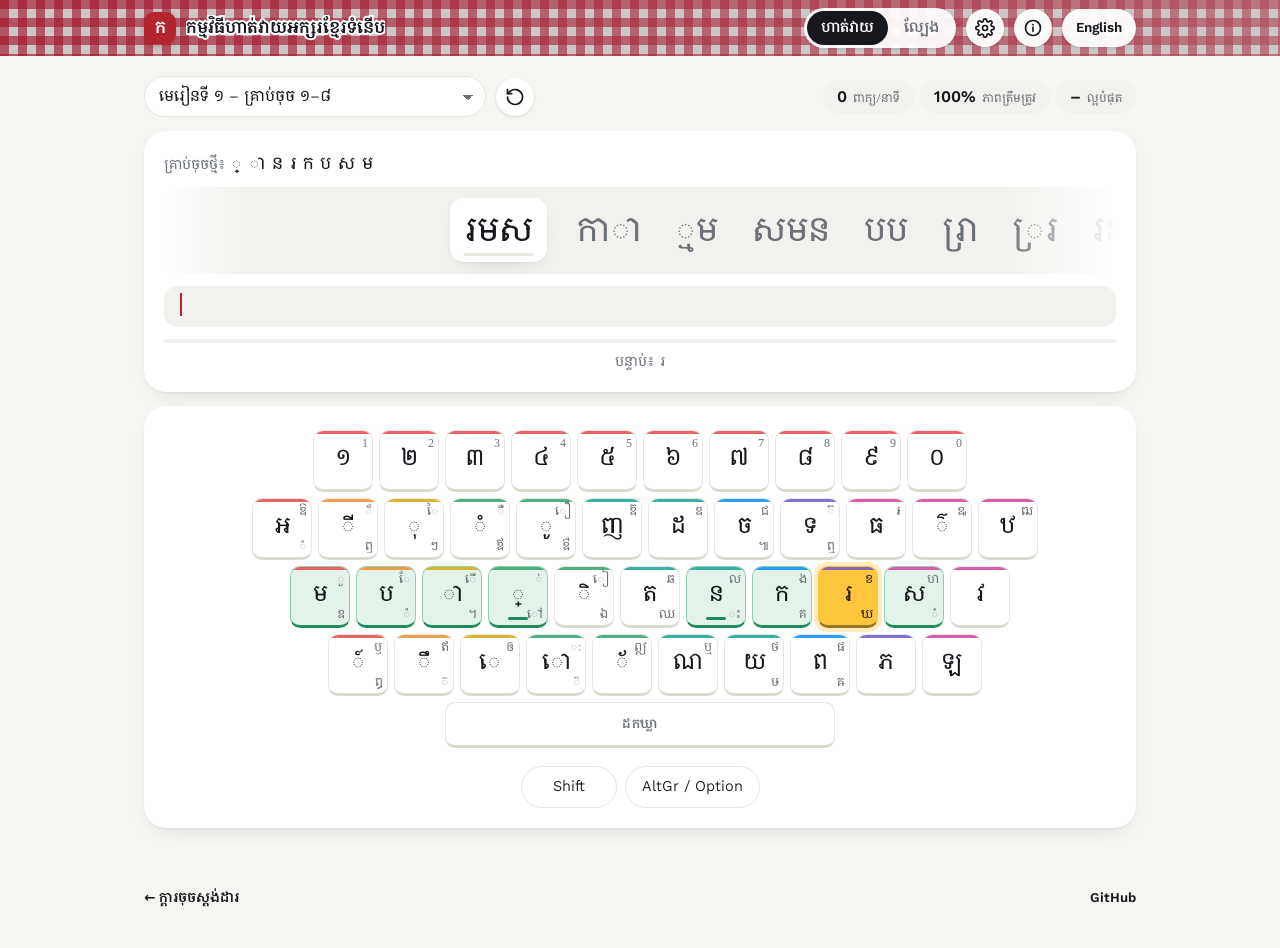
==== docs/lab.html @ 4746e512 "Minimal redesign: standard keyboard first, light UI, research in sheets - docs/index.html is now the" ====
<!doctype html>
<html lang="km">
<head>
<meta charset="utf-8">
<meta name="viewport" content="width=device-width, initial-scale=1, viewport-fit=cover">
<meta name="theme-color" content="#f6f5f2">
<meta name="apple-mobile-web-app-capable" content="yes">
<meta name="mobile-web-app-capable" content="yes">
<meta name="apple-mobile-web-app-title" content="វាយខ្មែរ">
<meta name="apple-mobile-web-app-status-bar-style" content="default">
<link rel="manifest" href="manifest.webmanifest">
<link rel="icon" type="image/png" sizes="192x192" href="icons/icon-192.png">
<link rel="apple-touch-icon" href="icons/apple-touch-icon.png">
<title>ប្លង់សាកល្បង · កម្មវិធីហាត់វាយអក្សរខ្មែរទំនើប</title>
<meta name="description" content="Typing tutor for an experimental Khmer keyboard layout derived from letter and coeng-cluster frequency.">
<link rel="stylesheet" href="ui.css">
<style>
/* app bar */

/* cards and controls */
.row{display:flex;flex-wrap:wrap;gap:10px;align-items:center}
.toolbar{display:flex;flex-wrap:wrap;gap:10px;align-items:center}
label.field{display:inline-flex;align-items:center;gap:8px;color:var(--muted);font-size:.85rem}
button.toggle[aria-pressed=true]{background:var(--accent-soft);border-color:transparent;color:var(--ink)}
.bar .stats{margin-left:auto}
#progress{height:4px;background:var(--raise);border-radius:2px;overflow:hidden;margin-top:14px}
#bar{height:100%;width:0;background:var(--accent);transition:width .2s}

/* single-line practice strip */
#newkeys{margin:0 0 10px}
#newkeys .kh{color:var(--ink);font-size:1.05rem;letter-spacing:.08em}
.strip{position:relative;height:5.4rem;overflow:hidden;border-radius:14px;background:var(--raise);
  -webkit-mask-image:linear-gradient(90deg,transparent,#000 9%,#000 88%,transparent);mask-image:linear-gradient(90deg,transparent,#000 9%,#000 88%,transparent)}
#target{position:absolute;left:0;top:0;bottom:0;display:flex;align-items:center;gap:26px;white-space:nowrap;font-size:2.1rem;transition:transform .28s cubic-bezier(.2,.7,.2,1);will-change:transform}
#target .w{position:relative;color:var(--muted);padding:0 4px;line-height:1.9;transition:color .2s,opacity .2s}
#target .w.done{color:var(--good);opacity:.45}
#target .w.cur{color:var(--ink);background:var(--panel);border-radius:12px;padding:0 14px;box-shadow:var(--shadow)}
#target .w i{position:absolute;left:14px;right:14px;bottom:6px;height:3px;border-radius:2px;background:var(--line);overflow:hidden;display:none}
#target .w.cur i{display:block}
#target .w i::after{content:"";position:absolute;left:0;top:0;bottom:0;width:var(--p,0%);background:var(--accent);transition:width .12s}
.typed{display:flex;align-items:center;gap:10px;margin-top:12px}
.typed span.lbl{color:var(--muted);font-size:.7rem;letter-spacing:.06em;text-transform:uppercase;flex:none}
#echo{flex:1;min-width:0;font-size:1.5rem;min-height:2.6rem;line-height:2.4rem;padding:0 14px;border-radius:14px;background:var(--raise);white-space:nowrap;overflow:hidden}
#echo::after{content:"";display:inline-block;width:2px;height:1.4rem;background:var(--accent);vertical-align:-3px;margin-left:2px;animation:blink 1s steps(1) infinite}
@keyframes blink{50%{opacity:0}}
#echo.err{box-shadow:inset 0 0 0 2px var(--bad);animation:shake .18s}
@keyframes shake{25%{transform:translateX(-4px)}75%{transform:translateX(4px)}}
#hintline{color:var(--muted);font-size:.85rem;margin:8px 0 0;min-height:1.3rem}

/* keyboard deck */
.deck{background:var(--panel)}
.k{border-radius:11px}
.kb{display:flex;flex-direction:column;gap:6px;align-items:center;user-select:none;touch-action:manipulation;overflow-x:auto;padding:4px 0 8px}
.kr{display:flex;gap:6px}
.k{position:relative;width:clamp(25px,7vw,60px);height:clamp(40px,8.6vw,62px);background:var(--key);border:1px solid var(--line);border-bottom:3px solid var(--key-edge);border-radius:10px;cursor:pointer;padding:0;overflow:hidden;transition:transform .06s,background .15s}
.k::before{content:"";position:absolute;left:0;right:0;top:0;height:3px;background:var(--fc,transparent);opacity:.85}
.k.f0{--fc:var(--f0)}.k.f1{--fc:var(--f1)}.k.f2{--fc:var(--f2)}.k.f3{--fc:var(--f3)}.k.f4{--fc:var(--f4)}.k.f5{--fc:var(--f5)}.k.f6{--fc:var(--f6)}.k.f7{--fc:var(--f7)}
.k .b{position:absolute;left:0;right:0;top:50%;transform:translateY(-55%);text-align:center;font-size:clamp(.95rem,2.5vw,1.4rem);color:var(--ink)}
.k .s,.k .a{position:absolute;font-size:clamp(.5rem,1.4vw,.75rem);color:var(--muted)}
.k .s{right:4px;top:3px}.k .a{right:4px;bottom:2px}
.k.home{background:var(--home);border-color:color-mix(in srgb,var(--home-edge) 40%,transparent);border-bottom-color:var(--home-edge)}
.k.bump::after{content:"";position:absolute;left:50%;bottom:5px;width:34%;height:3px;margin-left:-17%;border-radius:2px;background:var(--home-edge)}
.k.hint{background:var(--hint);border-color:var(--hint);border-bottom-color:color-mix(in srgb,var(--hint) 60%,#000);box-shadow:0 0 0 4px color-mix(in srgb,var(--hint) 35%,transparent)}
.k.hint .b,.k.hint .s,.k.hint .a{color:var(--hint-ink)}
.k.hl-s .s,.k.hl-a .a{background:var(--hint-ink);color:var(--hint);border-radius:4px;padding:0 3px}
.k.press{transform:translateY(2px);border-bottom-width:1px}
.mods{display:flex;gap:8px;justify-content:center;margin-top:10px}
.mods button{min-width:96px}
.mods button[aria-pressed=true]{background:var(--accent);color:var(--accent-ink);border-color:transparent}
.mods button.need{box-shadow:0 0 0 3px var(--hint)}

/* about */
details summary{cursor:pointer;font-weight:600}
details[open] summary{margin-bottom:8px}
.tablewrap{overflow-x:auto}
table{border-collapse:collapse;width:100%;font-size:.88rem}
td,th{padding:5px 8px;border-bottom:1px solid var(--line);text-align:left}
th{color:var(--muted);font-weight:600;font-size:.75rem;text-transform:uppercase;letter-spacing:.04em}
.bar2{height:6px;background:var(--accent);border-radius:3px}
#csvtext{width:100%;font:12px/1.4 var(--mono);background:var(--raise);border:1px solid var(--line);border-radius:10px;padding:8px;margin:8px 0}

/* Word Rain */
#gfield{position:relative;height:min(56vh,420px);background:var(--sky);border-radius:18px;overflow:hidden;box-shadow:var(--shadow)}
#gfield::after{content:"";position:absolute;left:0;right:0;bottom:0;height:3px;background:var(--bad);opacity:.7}
.rw{position:absolute;top:0;left:0;padding:2px 16px;border-radius:999px;background:var(--panel);border:1px solid var(--line);box-shadow:var(--shadow);font-size:1.5rem;line-height:1.9;white-space:nowrap;will-change:transform}
.rw.lock{border-color:var(--accent);box-shadow:0 0 0 3px color-mix(in srgb,var(--accent) 30%,transparent)}
.rw i{position:absolute;left:14px;bottom:4px;height:3px;width:0;background:var(--accent);border-radius:2px}
.rw.pop{animation:pop .25s forwards}
@keyframes pop{to{opacity:0;transform:scale(1.3)}}
#goverlay{position:absolute;inset:0;display:flex;flex-direction:column;gap:10px;align-items:center;justify-content:center;text-align:center;background:color-mix(in srgb,var(--panel) 80%,transparent);backdrop-filter:blur(3px);padding:16px}
#goverlay.hide{display:none}
#goverlay h2{margin:0;font-size:1.4rem;font-weight:600}
#gflash{position:absolute;inset:0;pointer-events:none;background:var(--bad);opacity:0}
#gflash.on{animation:fl .25s}
@keyframes fl{from{opacity:.22}to{opacity:0}}
#result{display:none}
#result.show{display:block}
#result b{font-size:1.05rem}
label.field select{min-width:0;flex:1 1 auto;text-overflow:ellipsis}
@media (max-width:640px){
  .stats{margin-left:0}.strip{height:4.6rem}#target{font-size:1.7rem}
  .panel{padding:14px}
  .kb{gap:4px}.kr{gap:3px}
  .k{width:calc((100vw - 32px - 28px - 11*3px - 18px)/12);height:calc((100vw - 120px)/7);border-radius:7px}
}
/* ---- touch devices: iOS Safari and Android Chrome ---- */
.k{touch-action:manipulation;-webkit-user-select:none;user-select:none;-webkit-touch-callout:none}
/* when Shift / AltGr is latched, keycaps show that layer's glyph large (phone-keyboard style) */
.kb.show-s .k .b,.kb.show-a .k .b{visibility:hidden}
.kb.show-s .k .s,.kb.show-a .k .a{left:0;right:0;top:50%;bottom:auto;transform:translateY(-55%);text-align:center;font-size:clamp(.95rem,2.5vw,1.4rem);color:var(--ink);background:none;padding:0}
.kb.show-s .k .a,.kb.show-a .k .s{visibility:hidden}
#mback{display:none}
.k.mod{display:none}
.k.space{width:calc(clamp(25px,7vw,60px) * 6 + 30px);height:clamp(34px,6vw,46px)}
.k.space .sl{position:absolute;left:0;right:0;top:50%;transform:translateY(-50%);text-align:center;font:600 .78rem/1 var(--ui);color:var(--muted);letter-spacing:.04em}
.k.space.hint .sl{color:var(--hint-ink)}
body.mode-game #mback{display:inline-flex}
@media (max-width:640px){
  .app{gap:10px}
  .panel{padding:12px;border-radius:14px}
  .stats{width:100%}.stat{flex:1;min-width:0;padding:6px 8px}
  .row>button,.row>label.field{flex:1 1 auto}
  select,button{min-height:40px}
  #csvtext{font-size:16px}
  .strip{height:4.4rem}
  #target{font-size:1.65rem;gap:18px}
  #echo{font-size:1.25rem;min-height:2.3rem;line-height:2.1rem}
  #hintline{margin-top:6px}
  /* keyboard docks to the bottom of the screen while you practise */
  .deck{position:sticky;bottom:0;z-index:20;margin-inline:-12px;border-radius:16px 16px 0 0;padding:8px 4px calc(8px + env(safe-area-inset-bottom,0px));box-shadow:0 -8px 24px -12px rgba(0,0,0,.35)}
  .kb{gap:5px;padding:2px 0 4px;overflow:visible}
  .kr{gap:3px}
  .kr:first-child{display:none}
  .k{width:calc((100vw - 8px - 33px) / 12);height:clamp(44px,12vw,52px);border-radius:7px;border-bottom-width:2px}
  .k .b{font-size:clamp(1.05rem,5vw,1.3rem)}
  .k .s,.k .a{font-size:.55rem}
  .k.bump::after{bottom:3px}
  .kr{margin-left:0!important}
  .k.mod{display:block;background:var(--raise);border-color:var(--line);border-bottom-color:var(--key-edge)}
  .k.mod .mi{position:absolute;left:0;right:0;top:44%;transform:translateY(-50%);text-align:center;font:600 1.15rem/1 var(--ui);color:var(--ink)}
  .k.mod .ml{position:absolute;left:0;right:0;bottom:3px;text-align:center;font:600 .5rem/1 var(--ui);color:var(--muted);letter-spacing:.02em}
  .k.mod.on{background:var(--accent);border-color:transparent;border-bottom-color:color-mix(in srgb,var(--accent) 60%,#000)}
  .k.mod.on .mi,.k.mod.on .ml{color:var(--accent-ink)}
  .k.mod.need{box-shadow:0 0 0 3px var(--hint)}
  body:not(.mode-game) #kback{opacity:.35}
  .k.space{width:calc((100vw - 8px - 33px) / 12 * 7 + 18px);height:clamp(40px,11vw,46px);background:var(--key)}
  body.mode-game .k.space{opacity:.35}
  .kb.show-s .k.mod .mi,.kb.show-a .k.mod .mi{visibility:visible}
  .mods{display:none!important}
  .mods{margin-top:6px;gap:6px}
  .mods button{min-width:0;flex:1;min-height:42px;padding:6px}
  .legend{display:none}
  #gfield{height:min(38vh,320px)}
  .rw{font-size:1.25rem}
}
/* ---- lab shell ---- */
#practice{padding-block:20px 32px}
.app{display:flex;flex-direction:column;gap:14px}
.bar{display:flex;flex-wrap:wrap;gap:10px;align-items:center}
.strip{border-radius:18px}
#target .w.cur{border-radius:14px}
#hintline{text-align:center}
#progress{margin-top:12px}
.gnote{margin:0;text-align:center}
#gfield{border-radius:var(--r-lg)}
#gfield .arc-combo{top:12px}
#goverlay{z-index:8}
#result{text-align:center}
#result .row{justify-content:center}
.mods button{border-radius:999px}
.mods button[aria-pressed=true]{background:var(--ink);color:#fff}
button.toggle[aria-pressed=true]{background:var(--home);border-color:transparent}
.k.mod.on{background:var(--ink)!important}
#csvbox{margin-top:8px}
#csvtext{width:100%;font:12px/1.4 var(--mono);background:var(--raise);border:0;border-radius:12px;padding:10px;margin:8px 0}
/* about sheet */
.datastats{display:grid;grid-template-columns:repeat(3,minmax(0,1fr));gap:10px;margin:0 0 8px}
.ds{background:var(--raise);border-radius:16px;padding:14px;display:flex;flex-direction:column;gap:2px;min-width:0}
.ds b{font-size:1.3rem;font-weight:600;letter-spacing:-.02em;font-variant-numeric:tabular-nums;color:var(--accent)}
.ds strong{font-weight:600;font-size:.86rem;line-height:1.35}
.tablewrap{overflow-x:auto}
table{border-collapse:collapse;width:100%;font-size:.86rem}
td,th{padding:6px 8px;border-bottom:1px solid var(--line);text-align:left}
th{color:var(--muted);font-weight:600;font-size:.74rem}
.compare th:not(:first-child),.compare td:not(:first-child){text-align:right;font-variant-numeric:tabular-nums}
.compare td.best{color:var(--accent);font-weight:600}
.bar2{height:6px;background:var(--accent);border-radius:3px}
.caveat{margin-top:10px;padding:12px 14px;border-radius:14px;background:#fff6dd;font-size:.84rem}
details summary{cursor:pointer;font-weight:600;padding:6px 0}
.steps4{display:grid;grid-template-columns:repeat(2,minmax(0,1fr));gap:10px}
.steps4 article{background:var(--raise);border-radius:16px;padding:14px}
.steps4 .num{display:inline-grid;place-items:center;width:26px;height:26px;border-radius:8px;background:var(--accent);color:#fff;font-weight:600;font-size:.8rem;margin-bottom:8px}
.steps4 h4{margin:0 0 4px;font-size:.92rem}
.steps4 p{margin:0;color:var(--muted);font-size:.84rem}
html[lang="km"] .steps4 p{line-height:1.7}
@media (max-width:640px){
  .nav .tabs{display:inline-flex}
  .brand b{display:none}
  .tabs a,.tabs button{padding:6px 12px}
  .datastats{grid-template-columns:1fr 1fr}
  .steps4{grid-template-columns:1fr}
  .bar .stats{margin-left:0;width:100%}.stat{flex:1;justify-content:center}
  #lesson{flex:1;min-width:0}
  #muteSlot{display:none}
  #glevel{flex:1;min-width:0}
}
</style>
</head>
<body>
<header class="nav">
  <div class="wrap">
    <a class="brand" href="./"><span class="mark kh" aria-hidden="true">ក</span><b>Modern Khmer Typing Tutor</b></a>
    <div class="tabs" role="group" aria-label="Mode"><button id="tabLessons" type="button" aria-pressed="true">Practice</button><button id="tabGame" type="button" aria-pressed="false">Games</button></div>
    <button class="ibtn" type="button" data-sheet="setSheet" id="setBtn"><svg class="i" viewBox="0 0 24 24" aria-hidden="true"><circle cx="12" cy="12" r="3"/><path d="M19.4 15a1.7 1.7 0 0 0 .3 1.8l.1.1a2 2 0 1 1-2.8 2.8l-.1-.1a1.7 1.7 0 0 0-1.8-.3 1.7 1.7 0 0 0-1 1.5V21a2 2 0 1 1-4 0v-.1a1.7 1.7 0 0 0-1.1-1.5 1.7 1.7 0 0 0-1.8.3l-.1.1a2 2 0 1 1-2.8-2.8l.1-.1a1.7 1.7 0 0 0 .3-1.8 1.7 1.7 0 0 0-1.5-1H3a2 2 0 1 1 0-4h.1a1.7 1.7 0 0 0 1.5-1.1 1.7 1.7 0 0 0-.3-1.8l-.1-.1a2 2 0 1 1 2.8-2.8l.1.1a1.7 1.7 0 0 0 1.8.3H9a1.7 1.7 0 0 0 1-1.5V3a2 2 0 1 1 4 0v.1a1.7 1.7 0 0 0 1 1.5 1.7 1.7 0 0 0 1.8-.3l.1-.1a2 2 0 1 1 2.8 2.8l-.1.1a1.7 1.7 0 0 0-.3 1.8V9a1.7 1.7 0 0 0 1.5 1H21a2 2 0 1 1 0 4h-.1a1.7 1.7 0 0 0-1.5 1z"/></svg></button>
    <button class="ibtn" type="button" data-sheet="aboutSheet" id="aboutBtn"><svg class="i" viewBox="0 0 24 24" aria-hidden="true"><circle cx="12" cy="12" r="9"/><path d="M12 11v5M12 8h.01"/></svg></button>
    <button id="langBtn" class="langbtn" type="button" lang="en" aria-label="Switch to English">English</button>
  </div>
</header>
<main id="top">
  <section id="practice">
    <div class="wrap app">
      <div id="lessonView" class="app">
        <div class="bar">
          <select id="lesson" aria-label="Lesson"></select>
          <button id="restart" class="ibtn" type="button" style="background:var(--panel)"><svg class="i" viewBox="0 0 24 24" aria-hidden="true"><path d="M3 12a9 9 0 1 0 3-6.7L3 8"/><path d="M3 3v5h5"/></svg></button>
          <div class="stats">
            <div class="stat"><b id="wpm">0</b><span>WPM</span></div>
            <div class="stat"><b id="acc">100%</b><span>Accuracy</span></div>
            <div class="stat"><b id="best">–</b><span>Best</span></div>
          </div>
        </div>
        <section class="panel">
          <div id="newkeys" class="note"></div>
          <div class="strip"><div id="target" class="kh" aria-live="off"></div></div>
          <div class="typed"><div id="echo" class="kh" aria-label="typed text"></div></div>
          <div id="progress"><div id="bar"></div></div>
          <p id="hintline"></p>
        </section>
        <section id="result" class="panel">
          <b id="resulttext"></b>
          <div class="row" style="margin-top:12px"><button class="primary" id="again">Again</button><button id="next">Next lesson</button></div>
        </section>
      </div>

      <div id="gameView" class="app" hidden>
        <div class="bar">
          <div class="seg" id="gpick" role="group" aria-label="Game"><button id="pickRain" type="button" aria-pressed="true">Word Rain</button><button id="pickArch" type="button" aria-pressed="false">Archer</button></div>
          <select id="glevel" aria-label="Keys"></select>
          <button class="primary" id="gstart">Start</button>
          <span id="muteSlot"></span>
          <div class="stats" id="gstats">
            <div class="stat"><b id="gscore">0</b><span>Score</span></div>
            <div class="stat"><b id="glives">♥♥♥</b><span>Lives</span></div>
            <div class="stat"><b id="glvl">1</b><span>Speed</span></div>
            <div class="stat"><b id="gbest">–</b><span>Best</span></div>
          </div>
        </div>
        <div id="afield" class="kh" aria-label="Archer game" hidden></div>
        <div id="gfield" class="kh arc-sky" aria-label="Game area">
          <div id="gflash"></div>
          <div id="goverlay">
            <h2 id="gotitle">Ready?</h2>
            <div id="gotext" class="note">Type words before they land.</div>
            <button class="primary" id="gstart2">Start (Enter)</button>
          </div>
        </div>
        <p class="note gnote" id="anote" hidden>Type letters to shoot them. Enter starts, Esc pauses.</p>
        <p class="note gnote" id="rnote">Type words before they land. Enter starts, Esc pauses.</p>
      </div>

      <section class="panel deck">
        <div class="kb kh" id="kb"></div>
        <div class="mods">
          <button id="mshift" aria-pressed="false">Shift</button>
          <button id="maltgr" aria-pressed="false">AltGr / Option</button>
          <button id="mback" aria-label="Drop current word">⌫</button>
        </div>
      </section>
    </div>
  </section>
</main>

<dialog class="sheet" id="setSheet" aria-labelledby="setTitle">
  <header><h2 id="setTitle">Settings</h2><button class="ibtn" type="button" data-close><svg class="i" viewBox="0 0 24 24" aria-hidden="true"><path d="M6 6l12 12M18 6L6 18"/></svg></button></header>
  <div class="body">
    <div class="setrow"><span>Layout</span><select id="layout"></select></div>
    <div class="setrow"><span>Hints</span><button id="showhint" class="toggle" aria-pressed="true">Hints on</button></div>
    <div class="setrow"><span>Sound</span><span id="lessonMute"></span></div>
    <div class="setrow"><span>Keystroke log</span><button id="export" disabled>Export log</button></div>
    <section id="csvbox" hidden>
      <div class="note">Keystroke log (CSV). If the download did not start, copy it from here.</div>
      <textarea id="csvtext" rows="5" readonly></textarea>
      <button id="csvcopy">Copy CSV</button>
    </section>
  </div>
</dialog>

<dialog class="sheet" id="aboutSheet" aria-labelledby="aboutTitle">
  <header><h2 id="aboutTitle">The layout</h2><button class="ibtn" type="button" data-close><svg class="i" viewBox="0 0 24 24" aria-hidden="true"><path d="M6 6l12 12M18 6L6 18"/></svg></button></header>
  <div class="body">
    <h3>Data behind the layout</h3>
    <div class="datastats">
      <div class="ds"><b>212,000,389</b><strong>Letters and clusters counted</strong></div>
      <div class="ds"><b>20,646,826</b><strong>Coeng clusters</strong></div>
      <div class="ds"><b>142</b><strong>Units ranked</strong></div>
      <div class="ds"><b>9,428</b><strong>Words for letter pairs</strong></div>
      <div class="ds"><b>3,000</b><strong>Practice words</strong></div>
      <div class="ds"><b>0.9996</b><strong>Ranking stability</strong></div>
    </div>
    <h3>Modelled metric</h3>
    <div class="tablewrap"><table class="compare" id="compare"></table></div>
    <div class="caveat">Bigram figures currently use word-list statistics as an interim estimate. Re-running the optimiser on corpus bigrams may change the layout.</div>
    <details>
      <summary>Most frequent keys in the selected layout</summary>
      <p class="note" id="about"></p>
      <div id="freq" class="tablewrap"></div>
    </details>
    <h3>How it was made</h3>
    <div class="steps4">
      <article><span class="num">1</span><h4>Count real text</h4><p>About 212 million Khmer letters and coeng clusters were counted from a text corpus. Split-half checks show the ranking is stable from roughly one million letters.</p></article>
      <article><span class="num">2</span><h4>Model the effort</h4><p>Each key has a reach cost. Shift and AltGr add a penalty, and letter pairs are scored for same-finger repeats, rolls and hand alternation. Fingers have load caps.</p></article>
      <article><span class="num">3</span><h4>Search for the best fit</h4><p>Simulated annealing tries over a million key swaps. Dedicated cluster keys like ្រ did not lower effort with only 33 base keys, so the default layout types them as coeng + consonant.</p></article>
      <article><span class="num">4</span><h4>Make it learnable, then measure</h4><p>Paired letters such as ក / គ sit on the same or neighbouring keys. Export your keystroke log to compare layouts with real typists.</p></article>
    </div>
    <p class="note">Experimental layout, not an official Khmer standard.</p>
  </div>
</dialog>

<footer><div class="wrap"><a href="./">← Standard keyboard</a><a href="https://github.com/Ratha-SAN/modern-khmer-keyboard-tutor">GitHub</a></div></footer>
<script src="layout.js"></script>
<script src="words.js"></script>
<script src="arcade.js"></script>
<script>
(function(){
"use strict";
var LAYOUTS=window.LAYOUTS, L, K, layoutName, WORDS=window.WORDS, COENG="្";
var PER_LESSON=8, MAXL=6, ITEMS=24;

// ---- helpers
function $(id){return document.getElementById(id)}
function disp(u){
  var c=u.charCodeAt(0);
  var dep=(c>=0x17B6&&c<=0x17D3)||c===0x17DD||u.charAt(0)===COENG;
  return dep?"◌"+u:u;
}
function store(k,v){try{if(v===undefined)return localStorage.getItem(k);localStorage.setItem(k,v)}catch(e){return null}}
var FINGER={KeyQ:0,KeyA:0,KeyZ:0,KeyW:1,KeyS:1,KeyX:1,KeyE:2,KeyD:2,KeyC:2,KeyR:3,KeyF:3,KeyV:3,KeyT:3,KeyG:3,KeyB:3,
  KeyY:4,KeyH:4,KeyN:4,KeyU:4,KeyJ:4,KeyM:4,KeyI:5,KeyK:5,Comma:5,KeyO:6,KeyL:6,Period:6,
  KeyP:7,Semicolon:7,Slash:7,BracketLeft:7,BracketRight:7,Quote:7};

var HOME={KeyA:1,KeyS:1,KeyD:1,KeyF:1,KeyJ:1,KeyK:1,KeyL:1,Semicolon:1};

// ---- unit lookup: unit string -> {code, layer}   (rebuilt whenever the layout changes)
var where, rank, pairSet, lessons;
function buildTables(){
  where={};
  Object.keys(K).forEach(function(code){
    K[code].forEach(function(u,layer){ if(u && !where[u]){where[u]={code:code,layer:layer}} });
  });
  rank=L.ranking.filter(function(r){return r[1]>0}).map(function(r){return r[0]});
  pairSet={}; L.info.pairs.forEach(function(p){pairSet[p]=1});
  var NLESS=Math.min(MAXL,Math.ceil(rank.length/PER_LESSON));
  lessons=[];
  for(var i=1;i<=NLESS;i++){
    lessons.push({num:i,from:(i-1)*PER_LESSON+1,to:Math.min(i*PER_LESSON,rank.length),
      learned:rank.slice(0,i*PER_LESSON), fresh:rank.slice((i-1)*PER_LESSON,i*PER_LESSON)});
  }
  lessons.push({final:true,learned:null,fresh:[]});
}
function splitUnits(w){
  var out=[],i=0;
  while(i<w.length){
    if(w.charAt(i)===COENG && pairSet[w.substr(i,2)]){out.push(w.substr(i,2));i+=2}
    else{out.push(w.charAt(i));i++}
  }
  return out;
}

function rnd(n){return Math.floor(Math.random()*n)}
function pick(a){return a[rnd(a.length)]}
function shuffle(a){for(var i=a.length-1;i>0;i--){var j=rnd(i+1),t=a[i];a[i]=a[j];a[j]=t}return a}

function buildItems(les){
  if(!les.learned){return shuffle(WORDS.slice(0,1500)).slice(0,ITEMS)}
  var set={};les.learned.forEach(function(u){set[u]=1});
  var ok=WORDS.filter(function(w){return splitUnits(w).every(function(u){return set[u]})});
  var fresh=les.fresh, items=[];
  var wordsUse=ok.filter(function(w){return splitUnits(w).some(function(u){return fresh.indexOf(u)>=0})});
  // drills first: 2–4 units mixing new keys with earlier ones
  var nd=Math.max(8,ITEMS-Math.min(wordsUse.length,12));
  for(var i=0;i<nd;i++){
    var n=2+rnd(3), s="";
    for(var j=0;j<n;j++){
      s+= (j===0||Math.random()<.6)&&fresh.length ? pick(fresh) : pick(les.learned);
    }
    items.push(s);
  }
  shuffle(wordsUse);
  var take=wordsUse.slice(0,ITEMS-items.length);
  var rest=shuffle(ok.slice(0,400)).slice(0,ITEMS-items.length-take.length);
  return items.concat(take,rest).slice(0,ITEMS);
}

// ---- keyboard rendering
var kbEl=$("kb"), keyEls={};
function mkKey(code,label){
  var b=document.createElement("button");
  b.className="k f"+(FINGER[code]!==undefined?FINGER[code]:0)+(HOME[code]?" home":"")+(code==="KeyF"||code==="KeyJ"?" bump":"");
  b.type="button"; b.dataset.code=code;
  var k=K[code]||["","",""];
  b.innerHTML='<span class="b"></span><span class="s"></span><span class="a"></span>';
  b.children[0].textContent=k[0]?disp(k[0]):"";
  b.children[1].textContent=k[1]?disp(k[1]):"";
  b.children[2].textContent=k[2]?disp(k[2]):"";
  b.addEventListener("pointerdown",function(e){if(e.pointerType==="mouse"&&e.button!==0)return;e.preventDefault();b._pd=Date.now();virtual(code)});
  b.addEventListener("click",function(){if(Date.now()-(b._pd||0)>700)virtual(code)});  // keyboard / assistive activation only
  keyEls[code]=b;return b;
}
function renderKeyboard(){
  kbEl.innerHTML=""; keyEls={};
  [L.digits].concat(L.rows).forEach(function(r,ri){
    var d=document.createElement("div");d.className="kr";
    d.style.marginLeft="calc("+ri+" * min(10px, 1.5vw))";
    r.forEach(function(c){d.appendChild(mkKey(c))});
    kbEl.appendChild(d);
  });
  // phone-style modifier keys (shown on narrow screens): AltGr where Caps Lock sits, Shift and Backspace around the bottom row
  var rows=kbEl.children;
  rows[2].insertBefore(modKey("kalt","⌥","AltGr",function(){setMod(false,!stickyAlt)}),rows[2].firstChild);
  rows[3].insertBefore(modKey("kshift","⇧","Shift",function(){setMod(!stickyShift,false)}),rows[3].firstChild);
  rows[3].appendChild(modKey("kback","⌫","",function(){if(mode==="game")gKey({key:"Backspace",preventDefault:function(){}})}));
  var sr=document.createElement("div");sr.className="kr spacerow";
  var sp=document.createElement("button");sp.type="button";sp.id="kspace";sp.className="k space";sp.innerHTML='<span class="sl"></span>';
  sp.children[0].textContent=T("Space");
  sp.addEventListener("pointerdown",function(e){if(e.pointerType==="mouse"&&e.button!==0)return;e.preventDefault();sp._pd=Date.now();flashKey("Space");virtual("Space")});
  sp.addEventListener("click",function(){if(Date.now()-(sp._pd||0)>700)virtual("Space")});
  keyEls.Space=sp;sr.appendChild(sp);kbEl.appendChild(sr);
  setMod(stickyShift,stickyAlt);
}
function modKey(id,icon,label,fn){
  var b=document.createElement("button");b.type="button";b.id=id;b.className="k mod";b.setAttribute("aria-label",label||"Backspace");
  b.innerHTML='<span class="mi"></span><span class="ml"></span>';b.children[0].textContent=icon;b.children[1].textContent=label;
  b.addEventListener("pointerdown",function(e){if(e.pointerType==="mouse"&&e.button!==0)return;e.preventDefault();b._pd=Date.now();fn()});
  b.addEventListener("click",function(){if(Date.now()-(b._pd||0)>700)fn()});
  return b;
}
function needMod(layer){
  ["mshift","kshift"].forEach(function(id){var e=$(id);if(e)e.classList.toggle("need",layer===1)});
  ["maltgr","kalt"].forEach(function(id){var e=$(id);if(e)e.classList.toggle("need",layer===2)});
}

// ---- state
var mode="lessons", cur=0, items=[], idx=0, typed="", correct=0, errors=0, t0=0, done=false;
var showHint=true, stickyShift=false, stickyAlt=false;
var targetEl=$("target"), echoEl=$("echo");

function loadLesson(i){
  cur=i; items=buildItems(lessons[i]); buildTrack(); idx=0; typed=""; correct=0; errors=0; t0=0; done=false;
  $("result").classList.remove("show");
  var f=lessons[i].fresh;
  setNewKeys();
  renderTarget(); renderStats(); updateHint();
  var b=store("best"+layoutName+"_"+i); $("best").textContent=b?b:"–";
}
function buildTrack(){
  targetEl.innerHTML="";targetEl.style.transition="none";
  items.forEach(function(w){
    var sp=document.createElement("span");sp.className="w";
    sp.appendChild(document.createTextNode(w));sp.appendChild(document.createElement("i"));
    targetEl.appendChild(sp);
  });
}
function setNewKeys(){
  var f=lessons[cur]?lessons[cur].fresh:[];
  $("newkeys").innerHTML="";$("newkeys").appendChild(document.createTextNode(T(f.length?"New keys: ":"All keys in play.")));
  if(f.length){var nk=document.createElement("span");nk.className="kh";nk.textContent=f.map(disp).join("  ");$("newkeys").appendChild(nk)}
}
function renderTarget(){
  var ws=targetEl.children;
  for(var i=0;i<ws.length;i++){
    ws[i].className="w"+(i<idx?" done":i===idx?" cur":"");
    if(i===idx)ws[i].style.setProperty("--p",(100*typed.length/items[i].length)+"%");
  }
  var c=ws[Math.min(idx,ws.length-1)],strip=targetEl.parentNode;
  if(c){targetEl.style.transform="translateX("+Math.round(strip.clientWidth*0.3-c.offsetLeft)+"px)"}
  void targetEl.offsetWidth;targetEl.style.transition="";
  echoEl.textContent=typed;
  $("bar").style.width=(100*idx/items.length)+"%";
}
window.addEventListener("resize",function(){if(mode==="lessons")renderTarget()});
function renderStats(){
  var mins=t0?(Date.now()-t0)/60000:0;
  $("wpm").textContent=mins>0.02?Math.round(correct/5/mins):0;
  var tot=correct+errors; $("acc").textContent=tot?Math.round(100*correct/tot)+"%":"100%";
}
function nextUnit(){
  if(done)return null;
  var T=items[idx], pos=typed.length, best=null;
  if(typed===T)return idx<items.length-1?" ":null;   // word done: Space moves to the next one
  Object.keys(where).forEach(function(u){
    if(T.substr(pos,u.length)===u && (!best||u.length>best.length)) best=u;
  });
  return best;
}
function clearHint(){
  Object.keys(keyEls).forEach(function(c){keyEls[c].classList.remove("hint","hl-s","hl-a")});
  needMod(0);
}
function updateHint(){
  if(mode==="game"){gHint();return}
  clearHint(); var hl=$("hintline"); hl.textContent="";
  var u=nextUnit(); if(!u||!showHint)return;
  if(u===" "){if(keyEls.Space)keyEls.Space.classList.add("hint");hl.textContent=T("Next: ")+T("Space");return}
  var w=where[u], el=keyEls[w.code];
  if(el){el.classList.add("hint"); if(w.layer===1)el.classList.add("hl-s"); if(w.layer===2)el.classList.add("hl-a");}
  needMod(w.layer);
  hl.textContent=T("Next: ")+disp(u)+(w.layer===1?T("  (hold Shift)"):w.layer===2?T("  (hold AltGr / Option)"):"");
}
var LOG=[], lastT=0;
function press(unit,code,layer){
  if(done)return;
  var now=Date.now(); if(!t0)t0=now;
  var T=items[idx], ok=unit===" "?(typed===T&&idx<items.length-1):T.substr(0,(typed+unit).length)===typed+unit;
  LOG.push([now,layoutName,cur,idx,nextUnit()||"",unit,code,layer,ok?1:0,lastT?now-lastT:""]); lastT=now;
  $("export").disabled=false;
  if(ok){
    correct++; echoEl.classList.remove("err"); AR.play(unit===" "?"space":"key");
    if(unit===" "){idx++;typed=""}
    else{typed+=unit; if(typed===T&&idx===items.length-1){idx++;typed="";finish();return}}
    renderTarget();
  }else{
    errors++; buzz(); AR.play("bad"); echoEl.classList.remove("err"); void echoEl.offsetWidth; echoEl.classList.add("err");
  }
  renderStats(); updateHint();
}
function finish(){
  done=true;AR.play("done"); renderTarget(); clearHint();
  var mins=(Date.now()-t0)/60000, wpm=Math.round(correct/5/mins), acc=Math.round(100*correct/(correct+errors));
  var prev=+store("best"+layoutName+"_"+cur)||0;
  if(acc>=90&&wpm>prev){store("best"+layoutName+"_"+cur,String(wpm));$("best").textContent=wpm}
  $("resulttext").textContent=L2("Done: "+wpm+" WPM, "+acc+"% accuracy"+(acc<90?" (aim for 90%+ to record a best).":"."),"រួចរាល់៖ "+kmNum(wpm)+" ពាក្យ/នាទី, ភាពត្រឹមត្រូវ "+kmNum(acc)+"%"+(acc<90?" (ត្រូវបាន ៩០% ឡើងទៅ ដើម្បីកត់ត្រាលទ្ធផលល្អបំផុត)។":"។"));
  $("result").classList.add("show");
  $("next").style.display=cur<lessons.length-1?"":"none";
}

// ---- input
function layerFrom(e){
  var alt=(e.getModifierState&&e.getModifierState("AltGraph"))||e.altKey;
  return alt?2:(e.shiftKey?1:0);
}
document.addEventListener("keydown",function(e){
  if(e.target&&/SELECT|INPUT|TEXTAREA/.test(e.target.tagName))return;
  if((e.ctrlKey&&!e.getModifierState("AltGraph"))||e.metaKey)return;
  if(mode==="game"&&gKey(e))return;
  if(e.code==="Space"){e.preventDefault();flashKey("Space");if(mode!=="game")press(" ","Space",0);return}
  if(!K[e.code])return;
  var u=K[e.code][layerFrom(e)];
  e.preventDefault();
  if(!u)return;
  var el=keyEls[e.code];
  if(el){el.classList.add("press");setTimeout(function(){el.classList.remove("press")},120)}
  if(mode==="game")gType(u,e.code);else press(u,e.code,layerFrom(e));
});
function flashKey(c){var el=keyEls[c];if(el){el.classList.add("press");setTimeout(function(){el.classList.remove("press")},120)}}
function virtual(code){
  if(code==="Space"){if(mode!=="game")press(" ","Space",0);setMod(false,false);return}
  var layer=stickyAlt?2:stickyShift?1:0, u=K[code]&&K[code][layer];
  if(u){if(mode==="game")gType(u,code);else press(u,code,layer)}
  setMod(false,false);
}
function buzz(){try{if(navigator.vibrate)navigator.vibrate(25)}catch(e){}}
function setMod(s,a){
  stickyShift=s;stickyAlt=a;
  $("mshift").setAttribute("aria-pressed",s);$("maltgr").setAttribute("aria-pressed",a);
  kbEl.classList.toggle("show-s",!!s);kbEl.classList.toggle("show-a",!!a);
  if($("kshift")){$("kshift").classList.toggle("on",!!s);$("kalt").classList.toggle("on",!!a);$("kshift").setAttribute("aria-pressed",!!s);$("kalt").setAttribute("aria-pressed",!!a)}
}
$("mshift").onclick=function(){setMod(!stickyShift,false)};
$("maltgr").onclick=function(){setMod(false,!stickyAlt)};
$("restart").onclick=$("again").onclick=function(){loadLesson(cur)};
$("next").onclick=function(){$("lesson").value=cur+1;loadLesson(cur+1)};
$("showhint").onclick=function(){showHint=!showHint;this.setAttribute("aria-pressed",showHint);this.textContent=T(showHint?"Hints on":"Hints off");updateHint()};
var sel=$("lesson"), lsel=$("layout");
function fillLessons(){
  sel.innerHTML="";
  lessons.forEach(function(l,i){var o=document.createElement("option");o.value=i;o.textContent=l.final?L2("Final – all keys, common words","ចុងក្រោយ – គ្រាប់ចុចទាំងអស់ ពាក្យប្រើញឹកញាប់"):L2("Lesson "+l.num+" – keys "+l.from+"–"+l.to,"មេរៀនទី "+kmNum(l.num)+" – គ្រាប់ចុច "+kmNum(l.from)+"–"+kmNum(l.to));sel.appendChild(o)});
}
sel.onchange=function(){loadLesson(+sel.value);sel.blur()};
Object.keys(LAYOUTS).forEach(function(n){var o=document.createElement("option");o.value=n;o.textContent=LAYOUTS[n].info.name;lsel.appendChild(o)});
lsel.onchange=function(){applyLayout(lsel.value);lsel.blur()};
$("csvcopy").onclick=function(){var t=$("csvtext");t.select();try{navigator.clipboard.writeText(t.value).catch(function(){document.execCommand("copy")})}catch(e){try{document.execCommand("copy")}catch(e2){}}};
$("export").onclick=function(){
  var head="timestamp_ms,layout,lesson,item,expected_unit,typed_unit,physical_key,layer,correct,ms_since_prev_key\n";
  var csv="\ufeff"+head+LOG.map(function(r){return r.map(function(x){return '"'+String(x).replace(/"/g,'""')+'"'}).join(",")}).join("\n");
  var a=document.createElement("a");a.href=URL.createObjectURL(new Blob([csv],{type:"text/csv;charset=utf-8"}));
  a.download="khmer-typing-log.csv";document.body.appendChild(a);a.click();a.remove();
  $("csvtext").value=csv;$("csvbox").hidden=false;
};
setInterval(function(){if(t0&&!done)renderStats()},500);

// ---- about
function renderAbout(){
  var I=L.info, M=I.metrics||{};
  $("about").textContent=lang==="km"?"តារាងខាងក្រោមបង្ហាញគ្រាប់ចុចដែលប្រើញឹកញាប់បំផុត ៣០ ក្នុងប្លង់ “"+T(I.name)+"” តាមលំដាប់ប្រេកង់។ ព័ត៌មានបច្ចេកទេសលម្អិតមានជាភាសាអង់គ្លេស។":"Layout \""+I.name+"\": "+(I.note||"")+". Data: "+I.source+(I.bigramSource?"; bigrams from "+I.bigramSource:"")+
    ". Coeng pair keys ("+I.pairs.length+"): "+(I.pairs.join(" ")||"none")+"; other clusters are typed coeng key + consonant. "+
    "Modelled metrics (assumption-dependent, not measured on people): "+M.keystrokesPerUnit+" keystrokes per Khmer unit, "+
    M.sameFingerPct+"% same-finger bigrams, "+M.handAlternationPct+"% hand alternation, keystrokes on base/Shift/AltGr "+
    (M.layerPct||[]).join("/")+"%. This is an experimental layout, not an official or standard one.";
  var fr=$("freq"); fr.innerHTML="";
  var ft=document.createElement("table"), max=L.ranking[0][1];
  ft.innerHTML="<tr><th>#</th><th>"+T("unit")+"</th><th>"+T("key")+"</th><th style='width:45%'>"+T("weight")+"</th></tr>";
  L.ranking.slice(0,30).forEach(function(r,i){
    var w=where[r[0]], tr=document.createElement("tr");
    var keyname=w?(w.layer?(w.layer===1?"Shift+":"AltGr+"):"")+w.code.replace("Key","").replace("Bracket","[").replace("Semicolon",";").replace("Quote","'").replace("Comma",",").replace("Period",".").replace("Slash","/"):"";
    tr.innerHTML="<td>"+(i+1)+"</td><td class='kh'></td><td></td><td><div class='bar2' style='width:"+(100*r[1]/max)+"%'></div></td>";
    tr.children[1].textContent=disp(r[0]);tr.children[2].textContent=keyname;ft.appendChild(tr);
  });
  fr.appendChild(ft);
}

function applyLayout(name){
  layoutName=name; L=LAYOUTS[name]; K=L.keys; lsel.value=name; store("layout",name);
  buildTables(); renderKeyboard(); fillLessons(); renderAbout(); renderHero(); setMod(false,false); loadLesson(0);
  gBuildLevels(); gReset();
}

// ---- Word Rain game
var gItems=[],gLocked=null,gScore=0,gLives=3,gSpeed=1,gSpawnT=0,gRunning=false,gPaused=false,gDone=false,gLast=0,gHits=0,gKeys=0,gWords=0,gT0=0,gRaf=0,gPool=[];
var G_MAXU=8, gField=$("gfield"), gOverlay=$("goverlay");
var AR=window.Arcade,ARCH=null,gGame=store("game")==="archer"?"archer":"rain",aState={running:false,paused:false,over:false};
var SCg=AR.scene(gField),FXg=AR.fx(gField),CBg=AR.combo(gField,{healEvery:5,label:function(){return L2("COMBO","ជាប់ៗ")},num:kmNum,
  onMult:function(m){AR.banner(gField,"×"+m,"mult")},
  onHeal:function(){if(gRunning&&!gPaused&&gLives<5){gLives++;gHud();FXg.text(gField.clientWidth/2,gField.clientHeight-50,"+♥","#5dff9b",26);AR.play("heal")}}});
$("muteSlot").appendChild(AR.sfxButton());$("lessonMute").appendChild(AR.sfxButton());
function aPool(){var lv=+$("glevel").value,us=lv?rank.slice(0,lv*PER_LESSON):rank.slice();return us.filter(function(x){return where[x]&&!/^[\s\u200b-\u200d]+$/.test(x)})}
function aHint(u){clearHint();if(!showHint||!u)return;var w=where[u];if(!w)return;var el=keyEls[w.code];if(el){el.classList.add("hint");if(w.layer===1)el.classList.add("hl-s");if(w.layer===2)el.classList.add("hl-a")}needMod(w.layer)}
function aBestKey(){return "archer_"+layoutName+"_"+$("glevel").value}
function ensureArcher(){if(!ARCH)ARCH=AR.archer($("afield"),{pool:aPool,disp:disp,hint:aHint,t:function(km,en){return L2(en,km)},num:kmNum,buzz:buzz,
  best:function(){return +store(aBestKey())||0},saveBest:function(n){store(aBestKey(),String(n))},onState:function(st){aState=st;gBtn()}});return ARCH}
function pickGame(g){
  gStop();gGame=g;store("game",g);
  $("pickRain").setAttribute("aria-pressed",g==="rain");$("pickArch").setAttribute("aria-pressed",g==="archer");
  $("gfield").hidden=g!=="rain";$("afield").hidden=g!=="archer";$("gstats").hidden=g!=="rain";$("rnote").hidden=g!=="rain";$("anote").hidden=g!=="archer";
  if(mode==="game")gReset();
}
$("pickRain").onclick=function(){pickGame("rain")};$("pickArch").onclick=function(){pickGame("archer")};
function gBuildLevels(){
  var ls=$("glevel"),keep=ls.value;ls.innerHTML="";
  for(var i=1;i<=Math.min(MAXL,Math.ceil(rank.length/PER_LESSON));i++){
    var o=document.createElement("option");o.value=i;o.textContent=L2("Top "+Math.min(i*PER_LESSON,rank.length)+" keys","គ្រាប់ចុច "+kmNum(Math.min(i*PER_LESSON,rank.length))+" ដំបូង");ls.appendChild(o);
  }
  var all=document.createElement("option");all.value=0;all.textContent=T("All keys, common words");ls.appendChild(all);
  ls.value=keep&&ls.querySelector('option[value="'+keep+'"]')?keep:"1";
}
function gPoolFor(level){
  if(+level===0)return WORDS.slice(0,1500).filter(function(w){return splitUnits(w).length<=G_MAXU});
  var learned=rank.slice(0,level*PER_LESSON),set={};learned.forEach(function(u){set[u]=1});
  var ok=WORDS.filter(function(w){var u=splitUnits(w);return u.length>=2&&u.length<=G_MAXU&&u.every(function(x){return set[x]})});
  var out=ok.slice(0,200);
  while(out.length<40){var n=2+rnd(2),t="";for(var j=0;j<n;j++)t+=pick(learned);out.push(t)}
  return out;
}
function gHud(){
  $("gscore").textContent=gScore;$("glives").textContent=new Array(gLives+1).join("♥")||"–";$("glvl").textContent=gSpeed;
}
function gOverlayShow(t,txt,btn){$("gotitle").textContent=t;$("gotext").textContent=txt;$("gstart2").textContent=btn;gOverlay.classList.remove("hide")}
function gClear(){gItems.forEach(function(w){w.el.remove()});gItems=[];gLocked=null;gScore=0;gLives=3;gSpeed=1;gHits=0;gKeys=0;gWords=0;gHud();CBg.reset();FXg.clear()}
function gStop(){gRunning=false;gDone=false;gPaused=false;cancelAnimationFrame(gRaf);if(ARCH)ARCH.stop()}
function gReset(){
  gStop();gClear();gBtn();
  if(gGame==="archer"){ensureArcher().menu();if(mode==="game")clearHint();return}
  gOverlayShow(T("Ready?"),T("Type words before they land."),T("Start (Enter)"));
  var b=store("rain_"+layoutName+"_"+$("glevel").value);$("gbest").textContent=b||"–";
  if(mode==="game")clearHint();
}
function gStart(){
  if(gDone||!gRunning)gClear();
  gOverlay.classList.add("hide");gPool=gPoolFor($("glevel").value);
  gRunning=true;gPaused=false;gDone=false;gLast=0;gT0=Date.now();gSpawnT=.4;SCg.reset();AR.banner(gField,"GO!");AR.play("up");cancelAnimationFrame(gRaf);gRaf=requestAnimationFrame(gFrame);gBtn();
}
function gPause(on){
  if(!gRunning)return;gPaused=on;gBtn();
  if(on)gOverlayShow(T("Paused"),T("Press Esc or Enter to continue."),T("Resume"));
  else{gOverlay.classList.add("hide");gLast=0;gRaf=requestAnimationFrame(gFrame)}
}
function gSpawn(){
  var text=pick(gPool),el=document.createElement("div");
  el.className="rw";el.textContent=text;var bar=document.createElement("i");el.appendChild(bar);gField.appendChild(el);
  var w=el.offsetWidth,fw=gField.clientWidth,x=0;
  for(var t=0;t<8;t++){x=rnd(Math.max(1,fw-w-8))+4;
    if(!gItems.some(function(o){return o.y<70&&Math.abs(o.x-x)<Math.max(o.w,w)}))break}
  var it={el:el,bar:bar,text:text,x:x,y:-44,w:w,typed:"",clean:true};gItems.push(it);gPlace(it);
}
function gPlace(it){it.el.style.transform="translate("+it.x+"px,"+it.y+"px)"}
function gFlash(){var f=$("gflash");f.classList.remove("on");void f.offsetWidth;f.classList.add("on")}
function gFrame(ts){
  if(!gRunning||gPaused)return;
  var dt=gLast?Math.min(.1,(ts-gLast)/1000):0;gLast=ts;
  gSpawnT-=dt;if(gSpawnT<=0){gSpawn();gSpawnT=Math.max(1.1,2.7*Math.pow(.93,gSpeed-1))}
  var H=gField.clientHeight,v=36+(gSpeed-1)*6;
  for(var i=gItems.length-1;i>=0;i--){
    var it=gItems[i];it.y+=v*dt;gPlace(it);
    if(it.y+it.el.offsetHeight>=H){
      if(gLocked===it)gLocked=null;
      it.el.remove();gItems.splice(i,1);gLives--;gHud();gFlash();FXg.boom(it.x+it.w/2,H-4);FXg.shake(320);CBg.miss();AR.play("boom");buzz();
      if(gLives<=0){gOver();return}
    }
  }
  gHint();gRaf=requestAnimationFrame(gFrame);
}
function gOver(){
  gRunning=false;gDone=true;AR.play("over");clearHint();gBtn();
  var mins=(Date.now()-gT0)/60000,acc=gKeys?Math.round(100*gHits/gKeys):100,wpm=mins>0?Math.round(gHits/5/mins):0;
  var bk="rain_"+layoutName+"_"+$("glevel").value,prev=+store(bk)||0,rec=gScore>prev;
  if(rec){store(bk,String(gScore));$("gbest").textContent=gScore}
  gOverlayShow(T("Game over")+(rec&&gScore>0?T(" – new best!"):""),L2("Score "+gScore+" · "+gWords+" words · "+acc+"% accuracy · "+wpm+" WPM (keys÷5)","ពិន្ទុ "+kmNum(gScore)+" · "+kmNum(gWords)+" ពាក្យ · ត្រឹមត្រូវ "+kmNum(acc)+"% · "+kmNum(wpm)+" ពាក្យ/នាទី"),T("Play again (Enter)"));
}
function gLowest(pred){var b=null;gItems.forEach(function(it){if(pred(it)&&(!b||it.y>b.y))b=it});return b}
function gType(u,code){
  if(gGame==="archer"){if(ARCH)ARCH.input(u);return}
  if(!gRunning||gPaused)return;
  gKeys++;var el=keyEls[code];if(el){el.classList.add("press");setTimeout(function(){el.classList.remove("press")},120)}
  var tgt=gLocked||gLowest(function(it){return it.text.indexOf(u)===0});
  if(gLocked&&gLocked.text.substr(0,(gLocked.typed+u).length)!==gLocked.typed+u)tgt=null;
  if(!tgt){if(gLocked)gLocked.clean=false;gFlash();buzz();CBg.miss();AR.play("bad");return}
  if(!gLocked)gLocked=tgt;
  tgt.typed+=u;gHits++;
  tgt.bar.style.width=Math.min(100,100*tgt.typed.length/tgt.text.length)+"%";tgt.el.classList.add("lock");FXg.burst(tgt.x+tgt.w/2,tgt.y+tgt.el.offsetHeight/2,"#ffd34d",5);
  if(tgt.typed===tgt.text){
    var len=splitUnits(tgt.text).length,mu=CBg.hit(),pts=(len*10+(tgt.clean?5*len:0))*mu,cx=tgt.x+tgt.w/2,cy=tgt.y+tgt.el.offsetHeight/2;gScore+=pts;gWords++;
    FXg.burst(cx,cy,"#ffd34d",26);FXg.text(cx,cy,"+"+kmNum(pts),"#ffe58a",20);AR.play("word");
    if(gWords%8===0){gSpeed++;SCg.setTime(((gSpeed-1)%7)/7);AR.banner(gField,L2("SPEED ","ល្បឿន ")+kmNum(gSpeed))}
    tgt.el.classList.add("pop");(function(n){setTimeout(function(){n.remove()},250)})(tgt.el);
    gItems.splice(gItems.indexOf(tgt),1);gLocked=null;gHud();
  }
  gHint();
}
function gKey(e){   // returns true when the key was handled by the game
  if(gGame==="archer"){if(ARCH&&ARCH.key(e)){e.preventDefault();return true}if(e.key==="Backspace"){e.preventDefault();return true}return false}
  if(e.key==="Enter"||(e.key===" "&&!gRunning)){
    e.preventDefault();if(gPaused)gPause(false);else if(!gRunning)gStart();return true;
  }
  if(e.key==="Escape"){e.preventDefault();if(gRunning)gPause(!gPaused);return true}
  if(e.key==="Backspace"){e.preventDefault();if(gLocked){gLocked.typed="";gLocked.bar.style.width="0";gLocked.el.classList.remove("lock");gLocked=null;gHint()}return true}
  return false;
}
function gHint(){
  clearHint();if(!showHint||!gRunning)return;
  var t=gLocked||gLowest(function(){return true});if(!t)return;
  var rem=t.text.substr(t.typed.length),best=null;
  Object.keys(where).forEach(function(u){if(rem.indexOf(u)===0&&(!best||u.length>best.length))best=u});
  if(!best)return;var w=where[best],el=keyEls[w.code];
  if(el){el.classList.add("hint");if(w.layer===1)el.classList.add("hl-s");if(w.layer===2)el.classList.add("hl-a")}needMod(w.layer);
}
function setMode(m){
  setTimeout(function(){if(typeof markNav==="function")markNav()},0);
  document.body.classList.toggle("mode-game",m==="game");
  mode=m;store("mode",m);
  $("lessonView").hidden=m!=="lessons";$("gameView").hidden=m!=="game";
  $("tabLessons").setAttribute("aria-pressed",m==="lessons");$("tabGame").setAttribute("aria-pressed",m==="game");
  if(m==="game"){gReset()}else{gStop();renderTarget();updateHint()}
}
$("tabLessons").onclick=function(){setMode("lessons")};
$("tabGame").onclick=function(){setMode("game")};
$("gstart").onclick=function(){if(gGame==="archer"){var a=ensureArcher();if(aState.running)a.pause(true);else if(aState.paused)a.pause(false);else a.start();return}if(gRunning&&!gPaused)gPause(true);else if(gPaused)gPause(false);else gStart()};
$("gstart2").onclick=function(){if(gPaused)gPause(false);else gStart()};
$("mback").onclick=function(){gKey({key:"Backspace",preventDefault:function(){}})};
function gBtn(){if(gGame==="archer"){$("gstart").textContent=aState.running?L2("Pause","ផ្អាក"):aState.paused?T("Resume"):T("Start");return}$("gstart").textContent=gRunning&&!gPaused?L2("Pause","ផ្អាក"):gPaused?T("Resume"):T("Start")}
$("glevel").onchange=function(){gReset();this.blur()};
document.addEventListener("visibilitychange",function(){if(document.hidden&&gRunning&&!gPaused)gPause(true)});
window.__rain={items:function(){return gItems},state:function(){return{score:gScore,lives:gLives,running:gRunning,done:gDone}}};


function renderCompare(){
  var names=Object.keys(LAYOUTS),rows=[
    ["Keystrokes per Khmer letter","keystrokesPerUnit",function(v){return v.toFixed(3)},-1],
    ["Same-finger letter pairs","sameFingerPct",function(v){return v.toFixed(1)+"%"},-1],
    ["Hand alternation","handAlternationPct",function(v){return v.toFixed(0)+"%"},1],
    ["Keystrokes on the base layer","layerPct",function(v){return v[0].toFixed(0)+"%"},1],
    ["Modelled effort per letter","totalCostPerUnit",function(v){return v.toFixed(2)},-1]];
  var t=$("compare"),h="<tr><th>"+T("Modelled metric")+"</th>";
  names.forEach(function(n){h+="<th>"+T({refined:"Optimised v2",clusters:"Cluster keys",unigram:"Frequency only"}[n]||n)+"</th>"});
  t.innerHTML=h+"</tr>";
  rows.forEach(function(r){
    var vals=names.map(function(n){var m=LAYOUTS[n].info.metrics||{};return m[r[1]]});
    var nums=vals.map(function(v){return Array.isArray(v)?v[0]:v}),best=r[3]>0?Math.max.apply(null,nums):Math.min.apply(null,nums);
    var tr=document.createElement("tr"),td=document.createElement("td");td.textContent=T(r[0]);tr.appendChild(td);
    vals.forEach(function(v,i){var c=document.createElement("td");c.textContent=v==null?"–":r[2](v);if(nums[i]===best)c.className="best";tr.appendChild(c)});
    t.appendChild(tr);
  });
}
function renderHero(){
  if(!$("herokeys"))return; // the home-row showcase was removed in the minimal design
  var hk=$("herokeys");hk.innerHTML="";
  ["KeyA","KeyS","KeyD","KeyF","KeyJ","KeyK","KeyL","Semicolon"].forEach(function(c){
    var d=document.createElement("div");d.className="hk home";
    var sm=document.createElement("small");sm.textContent=c.replace("Key","").replace("Semicolon",";");
    d.appendChild(sm);d.appendChild(document.createTextNode(K[c]&&K[c][0]?disp(K[c][0]):""));hk.appendChild(d);
  });
  var p=document.createElement("p");p.textContent=L2("Home row of “"+L.info.name+"”","ជួរគ្រាប់ចុចគោលនៃ “"+T(L.info.name)+"”");hk.appendChild(p);
  var R=LAYOUTS.refined||L,M=(R.info.metrics)||{},n=parseInt(R.info.source,10);
  $("facts").innerHTML="";
  [[isNaN(n)?"–":Math.round(n/1e6)+"M","Khmer letters analysed"],[(M.layerPct||[0])[0]+"%","keystrokes without Shift (modelled)"],[Object.keys(LAYOUTS).length,"layouts to compare"]].forEach(function(f){
    var d=document.createElement("div"),b=document.createElement("b"),sp=document.createElement("span");b.textContent=f[0];sp.textContent=T(f[1]);d.appendChild(b);d.appendChild(sp);$("facts").appendChild(d);
  });
}
function showWork(){
  var deck=document.querySelector(".deck"),t=mode==="game"?$("gfield"):document.querySelector(".strip");
  if(!t)return;
  if(getComputedStyle(deck).position!=="sticky"){$("practice").scrollIntoView({behavior:"smooth"});return}
  var y=t.getBoundingClientRect().bottom+scrollY-(innerHeight-deck.offsetHeight)+(mode==="game"?8:70);
  scrollTo({top:Math.max(0,y),behavior:"smooth"});
}
document.querySelectorAll('a[href="#game"]').forEach(function(a){a.addEventListener("click",function(e){e.preventDefault();setMode("game");showWork()})});
document.querySelectorAll('a[href="#practice"]').forEach(function(a){a.addEventListener("click",function(e){e.preventDefault();if(mode!=="lessons")setMode("lessons");showWork()})});

// ---- language (English / Khmer)
var KM_NAMES={"Cluster-Frequency Khmer v2 (model-optimal)": "ប្លង់ខ្មែរតាមប្រេកង់ v2 (ល្អបំផុតតាមម៉ូដែល)", "Cluster keys v2 (12 pair keys)": "គ្រាប់ចុចជើងអក្សរ v2 (១២ គ្រាប់)", "Frequency-only baseline (v1)": "មូលដ្ឋានតាមប្រេកង់តែប៉ុណ្ណោះ (v1)"};
var KM={"Modern Khmer Typing Tutor": "កម្មវិធីហាត់វាយអក្សរខ្មែរទំនើប", "Practice": "ហាត់វាយ", "Word Rain": "ពាក្យធ្លាក់", "The layout": "ប្លង់ក្ដារចុច", "How it was made": "របៀបបង្កើត", "Experimental Khmer keyboard": "ក្ដារចុចខ្មែរសាកល្បង", "Type Khmer on a layout built from": "វាយអក្សរខ្មែរលើប្លង់ដែលបង្កើតចេញពី", "real Khmer text": "អត្ថបទខ្មែរពិតៗ", ".": "។", "Key positions come from letter and coeng-cluster counts in a large Khmer corpus, plus letter-pair statistics. Learn it a few keys at a time, then test yourself in Word Rain.": "ទីតាំងគ្រាប់ចុចផ្អែកលើការរាប់អក្សរ និងជើងអក្សរ ក្នុងសំណុំអត្ថបទខ្មែរដ៏ធំមួយ រួមទាំងស្ថិតិគូអក្សរ។ រៀនម្ដងបន្តិចៗ រួចសាកល្បងសមត្ថភាពក្នុងល្បែងពាក្យធ្លាក់។", "Start practising": "ចាប់ផ្ដើមហាត់", "Play Word Rain": "លេងល្បែងពាក្យធ្លាក់", "Lessons add eight keys at a time in frequency order. Type on a physical keyboard (QWERTY positions) or tap the keys.": "មេរៀននីមួយៗបន្ថែមគ្រាប់ចុចប្រាំបី តាមលំដាប់ប្រេកង់។ វាយលើក្ដារចុចពិត (ទីតាំង QWERTY) ឬចុចលើគ្រាប់ចុចខាងក្រោម។", "Lessons": "មេរៀន", "Layout": "ប្លង់", "Lesson": "មេរៀន", "Restart": "ចាប់ផ្ដើមឡើងវិញ", "Export log": "នាំចេញកំណត់ត្រា", "WPM": "ពាក្យ/នាទី", "Accuracy": "ភាពត្រឹមត្រូវ", "Best": "ល្អបំផុត", "Typed": "បានវាយ", "Keystroke log (CSV). If the download did not start, copy it from here.": "កំណត់ត្រាការចុច (CSV)។ បើការទាញយកមិនចាប់ផ្ដើម សូមចម្លងពីទីនេះ។", "Copy CSV": "ចម្លង CSV", "Again": "ម្ដងទៀត", "Next lesson": "មេរៀនបន្ទាប់", "Keys": "គ្រាប់ចុច", "Start": "ចាប់ផ្ដើម", "Score": "ពិន្ទុ", "Lives": "ជីវិត", "Speed": "ល្បឿន", "Type each falling word before it reaches the red line. Enter starts, Esc pauses, Backspace drops your current word.": "វាយពាក្យនីមួយៗ មុនពេលវាធ្លាក់ដល់បន្ទាត់ក្រហម។ Enter ចាប់ផ្ដើម, Esc ផ្អាក, Backspace បោះបង់ពាក្យដែលកំពុងវាយ។", "Ready?": "ត្រៀមរួចហើយឬនៅ?", "Words fall from the top. Type them on the keys you chose.": "ពាក្យធ្លាក់ពីលើ។ វាយវាដោយប្រើគ្រាប់ចុចដែលអ្នកបានជ្រើស។", "Start (Enter)": "ចាប់ផ្ដើម (Enter)", "Paused": "បានផ្អាក", "Press Esc or Enter to continue.": "ចុច Esc ឬ Enter ដើម្បីបន្ត។", "Resume": "បន្ត", "Play again (Enter)": "លេងម្ដងទៀត (Enter)", "Home keys (bar marks F and J)": "គ្រាប់ចុចគោល (សញ្ញារបារលើ F និង J)", "Top stripe = finger": "ឆ្នូតខាងលើ = ម្រាមដៃ", "Small glyphs: top = Shift, bottom = AltGr (Option on Mac)": "តួអក្សរតូច៖ ខាងលើ = Shift, ខាងក្រោម = AltGr (Option លើ Mac)", "Three layouts ship with the tutor so you can compare them. The numbers below come from the effort model, not from timing real typists.": "កម្មវិធីនេះមានប្លង់បី ដើម្បីឱ្យអ្នកប្រៀបធៀប។ តួលេខខាងក្រោមបានមកពីម៉ូដែលគណនាកម្លាំង មិនមែនពីការវាស់ល្បឿនអ្នកវាយពិតៗទេ។", "Bigram figures currently use word-list statistics as an interim estimate. Re-running the optimiser on corpus bigrams may change the layout.": "តួលេខគូអក្សរ បច្ចុប្បន្នប្រើស្ថិតិពីបញ្ជីពាក្យ ជាការប៉ាន់ស្មានបណ្ដោះអាសន្ន។ ការគណនាឡើងវិញលើគូអក្សរពីសំណុំអត្ថបទ អាចផ្លាស់ប្ដូរប្លង់។", "Most frequent keys in the selected layout": "គ្រាប់ចុចដែលប្រើញឹកញាប់បំផុត ក្នុងប្លង់ដែលបានជ្រើស", "The method in four steps. The code and data are in the GitHub repository.": "វិធីសាស្ត្រជាបួនជំហាន។ កូដ និងទិន្នន័យមាននៅក្នុងឃ្លាំង GitHub។", "Count real text": "រាប់អត្ថបទពិត", "About 212 million Khmer letters and coeng clusters were counted from a text corpus. Split-half checks show the ranking is stable from roughly one million letters.": "អក្សរខ្មែរ និងជើងអក្សរប្រហែល ២១២ លាន ត្រូវបានរាប់ពីសំណុំអត្ថបទ។ ការត្រួតពិនិត្យដោយបែងចែកជាពីរពាក់កណ្ដាល បង្ហាញថាលំដាប់មានស្ថិរភាពចាប់ពីប្រហែលមួយលានអក្សរ។", "Model the effort": "គណនាកម្លាំង", "Each key has a reach cost. Shift and AltGr add a penalty, and letter pairs are scored for same-finger repeats, rolls and hand alternation. Fingers have load caps.": "គ្រាប់ចុចនីមួយៗមានតម្លៃចម្ងាយលាតម្រាមដៃ។ Shift និង AltGr បន្ថែមការពិន័យ ហើយគូអក្សរត្រូវបានវាយតម្លៃលើការប្រើម្រាមដៃដដែល ការរំកិលម្រាមដៃ និងការឆ្លាស់ដៃ។ ម្រាមដៃនីមួយៗមានកម្រិតបន្ទុក។", "Search for the best fit": "ស្វែងរកប្លង់ល្អបំផុត", "Simulated annealing tries over a million key swaps. Dedicated cluster keys like ្រ did not lower effort with only 33 base keys, so the default layout types them as coeng + consonant.": "វិធី Simulated annealing សាកល្បងប្ដូរគ្រាប់ចុចជាងមួយលានដង។ គ្រាប់ចុចជើងអក្សរដាច់ដោយឡែក ដូចជា ្រ មិនបានកាត់បន្ថយកម្លាំងទេ ព្រោះមានគ្រាប់ចុចមូលដ្ឋានតែ ៣៣ ដូច្នេះប្លង់លំនាំដើមវាយវាជា ជើង + ព្យញ្ជនៈ។", "Make it learnable, then measure": "ធ្វើឱ្យងាយរៀន រួចវាស់វែង", "Paired letters such as ក / គ sit on the same or neighbouring keys. Export your keystroke log to compare layouts with real typists.": "អក្សរគូ ដូចជា ក / គ ស្ថិតនៅលើគ្រាប់ចុចតែមួយ ឬជាប់គ្នា។ នាំចេញកំណត់ត្រាការចុចរបស់អ្នក ដើម្បីប្រៀបធៀបប្លង់ជាមួយអ្នកវាយពិតៗ។", "Experimental layout, not an official Khmer standard.": "ប្លង់សាកល្បង មិនមែនជាស្តង់ដារខ្មែរផ្លូវការទេ។", "Fonts: Noto Serif Khmer and Kantumruy Pro (SIL Open Font License) ·": "ពុម្ពអក្សរ៖ Noto Serif Khmer និង Kantumruy Pro (SIL Open Font License) ·", "Source on GitHub": "កូដប្រភពនៅលើ GitHub", "Hints on": "ជំនួយ៖ បើក", "Hints off": "ជំនួយ៖ បិទ", "New keys: ": "គ្រាប់ចុចថ្មី៖ ", "All keys in play.": "ប្រើគ្រាប់ចុចទាំងអស់។", "Next: ": "បន្ទាប់៖ ", "  (hold Shift)": "  (សង្កត់ Shift)", "  (hold AltGr / Option)": "  (សង្កត់ AltGr / Option)", "All keys, common words": "គ្រាប់ចុចទាំងអស់ ពាក្យប្រើញឹកញាប់", "Game over": "ចប់ល្បែង", " – new best!": " – ពិន្ទុខ្ពស់ថ្មី!", "Modelled metric": "រង្វាស់តាមម៉ូដែល", "Optimised v2": "បង្កើនប្រសិទ្ធភាព v2", "Cluster keys": "គ្រាប់ចុចជើងអក្សរ", "Frequency only": "តាមប្រេកង់តែប៉ុណ្ណោះ", "Keystrokes per Khmer letter": "ចំនួនចុចក្នុងមួយអក្សរ", "Same-finger letter pairs": "គូអក្សរវាយដោយម្រាមដៃដដែល", "Hand alternation": "ការឆ្លាស់ដៃ", "Keystrokes on the base layer": "ការចុចលើស្រទាប់មូលដ្ឋាន", "Modelled effort per letter": "កម្លាំងក្នុងមួយអក្សរ (ម៉ូដែល)", "Khmer letters analysed": "អក្សរខ្មែរដែលបានវិភាគ", "keystrokes without Shift (modelled)": "ការចុចដោយមិនប្រើ Shift (ម៉ូដែល)", "layouts to compare": "ប្លង់សម្រាប់ប្រៀបធៀប", "unit": "អក្សរ", "key": "គ្រាប់ចុច", "weight": "ទម្ងន់", "Letters and clusters counted": "អក្សរ និងជើងអក្សរដែលបានរាប់", "in the Khmer text corpus; this sets each key's frequency": "ក្នុងសំណុំអត្ថបទខ្មែរ ដែលកំណត់ប្រេកង់របស់គ្រាប់ចុចនីមួយៗ", "Coeng clusters": "ជើងអក្សរ", "subscript consonants among them, in 35 cluster types": "ក្នុងចំណោមនោះ មាន ៣៥ ប្រភេទជើង", "Units ranked": "ឯកតាដែលបានចាត់លំដាប់", "distinct letters, vowels, signs and clusters given a key position": "អក្សរ ស្រៈ សញ្ញា និងជើង ដែលបានផ្ដល់ទីតាំងគ្រាប់ចុច", "Words for letter pairs": "ពាក្យសម្រាប់គូអក្សរ", "from a search-word list (478,195 weighted uses), giving 2,613 distinct letter pairs": "ពីបញ្ជីពាក្យស្វែងរក (ប្រើ ៤៧៨,១៩៥ ដង) ផ្ដល់គូអក្សរខុសគ្នា ២,៦១៣", "Practice words": "ពាក្យសម្រាប់ហាត់", "the most common words that every layout can type": "ពាក្យប្រើញឹកញាប់បំផុត ដែលប្លង់ទាំងអស់អាចវាយបាន", "Ranking stability": "ស្ថិរភាពនៃលំដាប់", "agreement between two halves of the corpus at 10 million letters": "ភាពស៊ីគ្នារវាងពាក់កណ្ដាលទាំងពីរនៃសំណុំអត្ថបទ នៅ ១០ លានអក្សរ", "Data behind the layout": "ទិន្នន័យដែលប្រើក្នុងការបង្កើតប្លង់", "The number of words in the corpus was not counted; key frequencies come from letter and cluster counts, not word counts.": "មិនបានរាប់ចំនួនពាក្យក្នុងសំណុំអត្ថបទទេ។ ប្រេកង់គ្រាប់ចុចបានមកពីការរាប់អក្សរ និងជើងអក្សរ មិនមែនពីការរាប់ពាក្យទេ។", "Space": "ដកឃ្លា", "Games": "ល្បែង", "Settings": "ការកំណត់", "Hints": "ជំនួយ", "Sound": "សំឡេង", "Keystroke log": "កំណត់ត្រាការចុច", "← Standard keyboard": "← ក្ដារចុចស្តង់ដារ", "Type words before they land.": "វាយពាក្យ មុនវាធ្លាក់ដល់ដី។", "Type words before they land. Enter starts, Esc pauses.": "វាយពាក្យ មុនវាធ្លាក់ដល់ដី។ Enter ចាប់ផ្ដើម, Esc ផ្អាក។", "Type letters to shoot them. Enter starts, Esc pauses.": "វាយអក្សរ ដើម្បីបាញ់វា។ Enter ចាប់ផ្ដើម, Esc ផ្អាក។", "Archer": "អ្នកបាញ់ព្រួញ", "Shoot each falling letter by typing it. Letters that land explode and hurt the archer. Every 10-hit combo heals; green ✚ letters heal more. Enter starts, Esc pauses.": "វាយអក្សរដែលធ្លាក់ ដើម្បីបាញ់វា។ អក្សរដែលធ្លាក់ដល់ដីនឹងផ្ទុះ ហើយធ្វើឱ្យអ្នកបាញ់របួស។ ជាប់ៗ ១០ ដង = ព្យាបាល; អក្សរពណ៌បៃតង ✚ ព្យាបាលបន្ថែម។ Enter ចាប់ផ្ដើម, Esc ផ្អាក។", "Standard keyboard": "ក្ដារចុចស្តង់ដារ", "Learn the standard keyboard": "រៀនក្ដារចុចស្តង់ដារ"}, lang="en", I18N_NODES=[];
function T(en){return lang==="km"&&(KM[en]!=null||KM_NAMES[en]!=null)?(KM[en]!=null?KM[en]:KM_NAMES[en]):en}
function L2(en,km){return lang==="km"?km:en}
function kmNum(n){return lang==="km"?String(n).replace(/[0-9]/g,function(d){return String.fromCharCode(0x17E0+(+d))}):String(n)}
(function(){
  var skip={SCRIPT:1,STYLE:1,SELECT:1,OPTION:1,TEXTAREA:1};
  var w=document.createTreeWalker(document.body,NodeFilter.SHOW_TEXT,{acceptNode:function(n){
    for(var e=n.parentNode;e&&e!==document.body;e=e.parentNode){if(skip[e.tagName]||e.id==="kb"||e.id==="target"||e.id==="echo")return NodeFilter.FILTER_REJECT}
    return KM[n.nodeValue.trim()]!=null?NodeFilter.FILTER_ACCEPT:NodeFilter.FILTER_SKIP}});
  for(var n;(n=w.nextNode());)I18N_NODES.push({n:n,en:n.nodeValue});
})();
function setLang(l){
  lang=l==="km"?"km":"en";store("lang",lang);document.documentElement.lang=lang;
  var lb=$("langBtn");lb.textContent=lang==="km"?"English":"ខ្មែរ";lb.lang=lang==="km"?"en":"km";lb.setAttribute("aria-label",lang==="km"?"Switch to English":"ប្ដូរទៅភាសាខ្មែរ");
  I18N_NODES.forEach(function(r){var k=r.en.trim();r.n.nodeValue=lang==="km"?r.en.replace(k,KM[k]):r.en});
  if(!L)return;
  var lv=sel.value;fillLessons();sel.value=lv;
  var gv=$("glevel").value;gBuildLevels();$("glevel").value=gv;
  $("showhint").textContent=T(showHint?"Hints on":"Hints off");
  $("restart").setAttribute("aria-label",T("Restart"));$("setBtn").setAttribute("aria-label",T("Settings"));$("aboutBtn").setAttribute("aria-label",T("The layout"));
  document.querySelectorAll("[data-close]").forEach(function(b){b.setAttribute("aria-label",L2("Close","បិទ"))});
  Array.prototype.forEach.call(lsel.options,function(o){o.textContent=T(LAYOUTS[o.value].info.name)});
  if($("kspace"))$("kspace").children[0].textContent=T("Space");
  renderCompare();renderHero();renderAbout();setNewKeys();updateHint();gBtn();
  if(!gRunning&&!gDone)gOverlayShow(T("Ready?"),T("Type words before they land."),T("Start (Enter)"));
  else if(gPaused)gOverlayShow(T("Paused"),T("Press Esc or Enter to continue."),T("Resume"));
  if(ARCH&&!aState.running&&!aState.paused)ARCH.menu();
}
$("langBtn").onclick=function(){setLang(lang==="km"?"en":"km")};
function markNav(){
  if(!$("about-layout"))return;
  var cur=null;["practice","about-layout","about"].forEach(function(id){var r=$(id).getBoundingClientRect();if(r.top<140&&r.bottom>140)cur=id});
  if(cur==="practice"&&mode==="game")cur="game";
  document.querySelectorAll(".navlinks a").forEach(function(a){a.classList.toggle("active",cur!==null&&a.getAttribute("href")==="#"+cur)});
}
window.addEventListener("scroll",markNav,{passive:true});
// sheets: open with showModal; Esc and a backdrop click close them
document.querySelectorAll("[data-sheet]").forEach(function(b){b.addEventListener("click",function(){var d=$(b.dataset.sheet);if(d.showModal)d.showModal();else d.setAttribute("open","")})});
document.querySelectorAll("dialog.sheet").forEach(function(d){d.addEventListener("click",function(e){if(e.target===d)d.close()});d.querySelectorAll("[data-close]").forEach(function(b){b.onclick=function(){d.close()}})});
renderCompare();
var saved=store("layout");
applyLayout(saved&&LAYOUTS[saved]?saved:window.LAYOUT_DEFAULT);
pickGame(gGame);
if(location.hash==="#game"||store("mode")==="game")setMode("game");
setLang(store("lang")||"km");
})();
</script>
</body>
</html>
---- docs/ui.css ----
/* Shared design system for index.html (standard NiDA keyboard) and lab.html (experimental layout).
   Light and airy: warm off-white, white surfaces, soft shadows, krama red as the one accent. */
@font-face{font-family:"UI Latin";src:url(fonts/KantumruyPro-latin-400.woff2) format("woff2");font-weight:400;font-display:swap;unicode-range:U+0000-00FF,U+2000-206F,U+2190-2193,U+2212}
@font-face{font-family:"UI Latin";src:url(fonts/KantumruyPro-latin-600.woff2) format("woff2");font-weight:600;font-display:swap;unicode-range:U+0000-00FF,U+2000-206F,U+2190-2193,U+2212}
@font-face{font-family:"Noto Serif Khmer";src:url(fonts/NotoSerifKhmer-400.woff2) format("woff2");font-weight:400;font-display:swap;unicode-range:U+1780-17FF,U+19E0-19FF,U+200C-200D,U+25CC}
@font-face{font-family:"Noto Serif Khmer";src:url(fonts/NotoSerifKhmer-600.woff2) format("woff2");font-weight:600;font-display:swap;unicode-range:U+1780-17FF,U+19E0-19FF,U+200C-200D,U+25CC}
:root{
  --bg:#f6f5f2; --panel:#ffffff; --raise:#f2f1ed; --ink:#16181d; --muted:#6b7079; --line:#e7e5df;
  --accent:#b3262e; --accent-ink:#ffffff; --accent-soft:#fbeaea;
  --home:#e4f3ea; --home-edge:#1f8a5b; --good:#1f8a5b;
  --hint:#ffc53d; --hint-ink:#2a1d00; --bad:#e5484d; --star:#e8a400;
  --key:#ffffff; --key-edge:#dcd9d1; --sky:#efeee9;
  --f0:#e5484d; --f1:#f08c2e; --f2:#d4a90b; --f3:#30a46c; --f4:#12a594; --f5:#0090ff; --f6:#6e56cf; --f7:#d6409f;
  --shadow:0 1px 2px rgba(22,20,16,.05),0 8px 24px -14px rgba(22,20,16,.22);
  --shadow-lg:0 2px 6px rgba(22,20,16,.06),0 28px 56px -28px rgba(22,20,16,.38);
  --r-lg:22px; --r:14px; --r-sm:10px;
  --krama-base:#ffffff; --krama-red:rgba(200,16,46,.62); --krama-dim:rgba(40,18,22,.24);
  --ui:"UI Latin","Noto Serif Khmer",system-ui,-apple-system,"Segoe UI",sans-serif;
  --text:"Noto Serif Khmer","Khmer OS Siemreap","Khmer OS","Khmer UI",serif;
  --mono:ui-monospace,"SF Mono",Menlo,Consolas,monospace;
  color-scheme:light;
}
*{box-sizing:border-box}
html{-webkit-text-size-adjust:100%;text-size-adjust:100%}
body{margin:0;background:var(--bg);color:var(--ink);font:15px/1.55 var(--ui);-webkit-font-smoothing:antialiased}
.kh{font-family:var(--text)}
main{display:block}
.wrap{max-width:1040px;margin:0 auto;padding-inline:24px}
[hidden]{display:none!important}
a{color:var(--accent)}
:focus-visible{outline:2px solid var(--accent);outline-offset:2px}
html[lang="km"] h1,html[lang="km"] h2,html[lang="km"] h3{line-height:1.5;letter-spacing:0}
button,select,textarea{font:inherit;color:var(--ink)}
button,a,select{-webkit-tap-highlight-color:transparent}
svg.i{width:20px;height:20px;flex:none;stroke:currentColor;fill:none;stroke-width:2;stroke-linecap:round;stroke-linejoin:round}

/* ---- top bar: krama checks, slim ---- */
.nav{position:sticky;top:0;z-index:30;padding-top:env(safe-area-inset-top,0px);
  background-color:var(--krama-base);
  background-image:linear-gradient(var(--krama-dim),var(--krama-dim)),
    linear-gradient(90deg,rgba(255,255,255,0) 0%,rgba(255,255,255,.12) 50%,rgba(255,255,255,.3) 100%),
    linear-gradient(90deg,var(--krama-red) 50%,transparent 50%),linear-gradient(var(--krama-red) 50%,transparent 50%);
  background-size:100% 100%,100% 100%,18px 18px,18px 18px}
.nav .wrap{display:flex;align-items:center;gap:10px;min-height:56px}
.brand{display:flex;align-items:center;gap:10px;margin-right:auto;min-width:0;text-decoration:none;color:var(--ink)}
.brand b{font-weight:600;font-size:1.02rem;color:#16181d;-webkit-text-stroke:4px #fff;paint-order:stroke fill;white-space:nowrap;overflow:hidden;text-overflow:ellipsis}
.mark{width:32px;height:32px;border-radius:10px;background:var(--accent);color:#fff;display:grid;place-items:center;font:600 1.05rem/1 var(--text);flex:none;box-shadow:0 2px 6px rgba(120,10,20,.3)}
.tabs{display:inline-flex;gap:2px;padding:3px;border-radius:999px;background:rgba(255,255,255,.92);box-shadow:0 1px 3px rgba(22,20,16,.14)}
.tabs a,.tabs button{display:inline-flex;align-items:center;gap:6px;border:0;background:transparent;border-radius:999px;padding:6px 14px;font-weight:600;font-size:.88rem;color:var(--muted);text-decoration:none;cursor:pointer;white-space:nowrap}
.tabs a:hover,.tabs button:hover{color:var(--ink)}
.tabs .on,.tabs [aria-pressed=true],.tabs .on:hover,.tabs [aria-pressed=true]:hover{background:var(--ink);color:#fff}
.ibtn{display:inline-grid;place-items:center;width:38px;height:38px;border-radius:999px;border:0;background:rgba(255,255,255,.95);color:var(--ink);box-shadow:0 1px 3px rgba(22,20,16,.14);cursor:pointer;padding:0;text-decoration:none;flex:none}
.ibtn:hover{background:#ecebe7}
.langbtn{border:0;border-radius:999px;background:rgba(255,255,255,.95);box-shadow:0 1px 3px rgba(22,20,16,.14);padding:0 14px;height:38px;font-weight:600;font-size:.86rem;cursor:pointer;flex:none}
.langbtn:hover{background:#ecebe7}

/* ---- buttons, chips, segmented controls ---- */
.btn,button.btn{display:inline-flex;align-items:center;justify-content:center;gap:8px;border-radius:999px;padding:12px 22px;font-weight:600;border:1px solid var(--line);background:var(--panel);color:var(--ink);text-decoration:none;cursor:pointer;transition:transform .12s,box-shadow .15s,background .15s}
.btn.primary,button.primary{background:var(--accent);border-color:transparent;color:var(--accent-ink);box-shadow:0 6px 16px -8px rgba(179,38,46,.7)}
.btn:hover{transform:translateY(-1px)}
.btn:active{transform:none}
button{background:var(--panel);border:1px solid var(--line);border-radius:999px;padding:8px 16px;cursor:pointer;transition:background .15s,border-color .15s}
button:hover{border-color:#cfccc4}
button:disabled{opacity:.45;cursor:default}
button.primary{font-weight:600}
button.ghost{border-color:transparent;background:transparent}
.seg{display:inline-flex;gap:2px;background:var(--raise);border-radius:999px;padding:3px;border:0}
.seg button{border:0;background:transparent;border-radius:999px;padding:7px 16px;font-weight:600;color:var(--muted);display:inline-flex;align-items:center;gap:6px}
.seg button[aria-pressed=true]{background:var(--panel);color:var(--ink);box-shadow:var(--shadow)}
select{background:var(--panel);border:1px solid var(--line);border-radius:999px;padding:8px 34px 8px 14px;max-width:100%;appearance:none;cursor:pointer;
  background-image:linear-gradient(45deg,transparent 50%,var(--muted) 50%),linear-gradient(135deg,var(--muted) 50%,transparent 50%);
  background-position:calc(100% - 17px) 52%,calc(100% - 12px) 52%;background-size:5px 5px;background-repeat:no-repeat}
.panel{background:var(--panel);border-radius:var(--r-lg);padding:20px;box-shadow:var(--shadow)}
.note{color:var(--muted);font-size:.85rem}
.pill{display:inline-flex;align-items:center;gap:6px;border-radius:999px;background:var(--raise);padding:4px 12px;font-size:.82rem;font-weight:600;color:var(--muted);font-variant-numeric:tabular-nums}

/* ---- stat pills (numbers first, tiny label) ---- */
.stats{display:flex;gap:6px;flex-wrap:wrap;font-variant-numeric:tabular-nums}
.stat{display:flex;align-items:baseline;gap:6px;background:var(--raise);border-radius:999px;padding:6px 14px;min-width:0}
.stat b{font-size:1.02rem;font-weight:600;line-height:1.3}
.stat span{color:var(--muted);font-size:.72rem}

/* ---- sheets (settings, about, setup) ---- */
dialog.sheet{border:0;padding:0;border-radius:26px;width:min(680px,calc(100% - 32px));max-height:min(86vh,860px);background:var(--panel);color:var(--ink);box-shadow:var(--shadow-lg);overflow:hidden}
dialog.sheet[open]{display:flex;flex-direction:column;animation:sheetIn .2s ease-out}
dialog.sheet::backdrop{background:rgba(22,20,16,.32);backdrop-filter:blur(4px);-webkit-backdrop-filter:blur(4px)}
@keyframes sheetIn{from{opacity:0;transform:translateY(12px)}}
.sheet header{display:flex;align-items:center;gap:10px;padding:18px 20px 8px}
.sheet header h2{margin:0;font-size:1.2rem;font-weight:600;margin-right:auto}
.sheet .body{padding:4px 20px 24px;overflow:auto}
.sheet .body h3{font-size:.95rem;font-weight:600;margin:20px 0 8px}
.sheet .body h3:first-child{margin-top:4px}
.setrow{display:flex;align-items:center;justify-content:space-between;gap:12px;padding:12px 0;border-bottom:1px solid var(--line)}
.setrow:last-child{border-bottom:0}
.setrow>span{font-weight:600}

/* ---- footer ---- */
footer{padding-block:28px 40px;color:var(--muted);font-size:.84rem}
footer .wrap{display:flex;flex-wrap:wrap;gap:8px 20px;justify-content:space-between;align-items:center}
footer a{color:var(--ink);text-decoration:none;font-weight:600}
footer a:hover{color:var(--accent)}

/* ---- phone tab bar ---- */
.tabbar{display:none}
@media (max-width:640px){
  .wrap{padding-inline:14px}
  .nav .wrap{min-height:52px;gap:8px}
  .nav .tabs{display:none}
  .brand b{font-size:.95rem;-webkit-text-stroke-width:3.5px}
  .tabbar{display:flex;position:fixed;left:0;right:0;bottom:0;z-index:40;justify-content:space-around;gap:4px;padding:6px 8px calc(6px + env(safe-area-inset-bottom,0px));background:rgba(255,255,255,.94);backdrop-filter:blur(12px);-webkit-backdrop-filter:blur(12px);border-top:1px solid var(--line)}
  .tabbar a,.tabbar button{flex:1;display:flex;flex-direction:column;align-items:center;gap:2px;border:0;background:none;padding:4px 0;font-size:.7rem;font-weight:600;color:var(--muted);text-decoration:none;border-radius:12px}
  .tabbar .on{color:var(--accent)}
  body.has-tabbar{padding-bottom:calc(64px + env(safe-area-inset-bottom,0px))}
  body.playing .tabbar{display:none}
  body.playing.has-tabbar{padding-bottom:0}
  dialog.sheet{width:100%;max-width:100%;margin:auto 0 0;border-radius:26px 26px 0 0;max-height:88vh;padding-bottom:env(safe-area-inset-bottom,0px)}
  .stat{padding:5px 11px}
}

/* ---- arcade kit (arcade.js) ---- */
.arc-fx{position:absolute;inset:0;width:100%;height:100%;pointer-events:none;z-index:5}
.arc-shake{animation:arcShake .3s}
@keyframes arcShake{20%{transform:translate(-6px,3px)}40%{transform:translate(5px,-4px)}60%{transform:translate(-4px,2px)}80%{transform:translate(3px,-2px)}}
.arc-flash{position:absolute;inset:0;pointer-events:none;z-index:6;animation:arcFlash .26s forwards}
@keyframes arcFlash{to{opacity:0}}
.arc-banner{position:absolute;left:50%;top:38%;transform:translate(-50%,-50%);z-index:7;pointer-events:none;font:900 clamp(1.5rem,6vw,2.6rem)/1.3 var(--ui);letter-spacing:.05em;color:#ffe58a;-webkit-text-stroke:2px #7a1020;paint-order:stroke fill;text-shadow:0 0 18px rgba(255,180,60,.8);white-space:nowrap;animation:arcBan 1.1s forwards}
.arc-banner.mult{color:#7af0ff;top:30%;text-shadow:0 0 18px rgba(80,220,255,.8)}
@keyframes arcBan{0%{transform:translate(-50%,-50%) scale(.3);opacity:0}15%{transform:translate(-50%,-50%) scale(1.15);opacity:1}30%{transform:translate(-50%,-50%) scale(1)}80%{opacity:1}100%{transform:translate(-50%,-75%);opacity:0}}
.arc-combo{position:absolute;right:10px;top:50px;z-index:7;display:grid;grid-template-columns:auto auto;align-items:center;gap:2px 8px;padding:6px 10px;border-radius:12px;background:rgba(10,8,24,.75);color:#fff;font:700 .78rem/1.3 var(--ui);opacity:0;transition:opacity .2s;pointer-events:none}
.arc-combo.on{opacity:1}
.arc-combo b{grid-row:span 2;font:900 1.5rem/1 var(--ui);color:#ffe58a;text-shadow:0 0 10px rgba(255,200,60,.7)}
.arc-combo[data-m="3"] b{color:#7af0ff}.arc-combo[data-m="4"] b{color:#ff8af0}.arc-combo[data-m="5"] b{color:#5dff9b}
.arc-combo i{display:block;width:84px;height:4px;border-radius:2px;background:rgba(255,255,255,.18);overflow:hidden}
.arc-combo u{display:block;height:100%;width:0;background:linear-gradient(90deg,#ffb347,#ff5a36);transition:width .15s}
.arc-combo.pop b{animation:arcPop .2s}
.arc-combo.broke{animation:arcShake .3s}
@keyframes arcPop{50%{transform:scale(1.35)}}
.arc-mute{display:inline-grid;place-items:center;width:38px;height:38px;border:0;background:var(--raise);border-radius:999px;padding:0;font-size:1rem;line-height:1;cursor:pointer}
.arc-sky{position:relative;isolation:isolate;background:linear-gradient(#0b0a1f,#22163f 62%,#4a2346)!important;color:#fff}
.arc-bg{position:absolute;inset:0;width:100%;height:100%;z-index:-1;pointer-events:none;display:block}
.arc-sky.arc-day .glyph{color:#24163a;text-shadow:0 0 16px rgba(255,255,255,.85)}
.arc-sky.arc-day .sub{color:#3b2a4c}
.arc-sky .rw{background:#2a1838;color:#fff;border:2px solid rgba(255,211,77,.45);box-shadow:0 0 14px rgba(255,180,60,.25)}
.arc-sky .rw.lock{border-color:#ffd34d;box-shadow:0 0 0 3px rgba(255,211,77,.35),0 0 18px rgba(255,211,77,.5)}
.arc-sky .rw i{background:#ffd34d}
.arc-archer{position:relative;height:clamp(260px,52vh,440px);border-radius:var(--r-lg);overflow:hidden;background:radial-gradient(ellipse at 50% 125%,#4a1d4f 0%,#1a1236 50%,#0a0a18 100%);color:#fff;touch-action:manipulation}
.arc-stage{position:absolute;inset:0;width:100%;height:100%;display:block}
.arc-ov{position:absolute;inset:0;z-index:8;display:flex;flex-direction:column;gap:12px;align-items:center;justify-content:center;text-align:center;padding:18px;background:rgba(8,6,20,.55);color:#fff}
.arc-ov[hidden]{display:none}
.arc-ov h4,.arc-sky .overlay h4,.arc-sky #goverlay h2{margin:0;font:900 clamp(1.4rem,5vw,2.2rem)/1.3 var(--ui);letter-spacing:.06em;color:#ffe58a;-webkit-text-stroke:2px #7a1020;paint-order:stroke fill}
.arc-ov p{margin:0;max-width:30em;color:#e4e0ee;font-size:.9rem}
.arc-sky .overlay,.arc-sky #goverlay{z-index:8;background:rgba(8,6,20,.55);color:#fff}
.arc-sky .overlay .note,.arc-sky #goverlay .note{color:#e4e0ee}
.arc-sky .glyph{color:#fff;text-shadow:0 0 22px rgba(255,211,77,.55)}
.arc-sky .sub{color:#c9c3e6}
.arc-archer .arc-combo{right:auto;left:10px;top:44px}
@media (max-width:640px){.arc-archer{height:min(40vh,320px)}.arc-combo{top:44px;padding:4px 8px}.arc-combo b{font-size:1.2rem}}

@media (prefers-reduced-motion:reduce){*{animation:none!important;transition:none!important}}
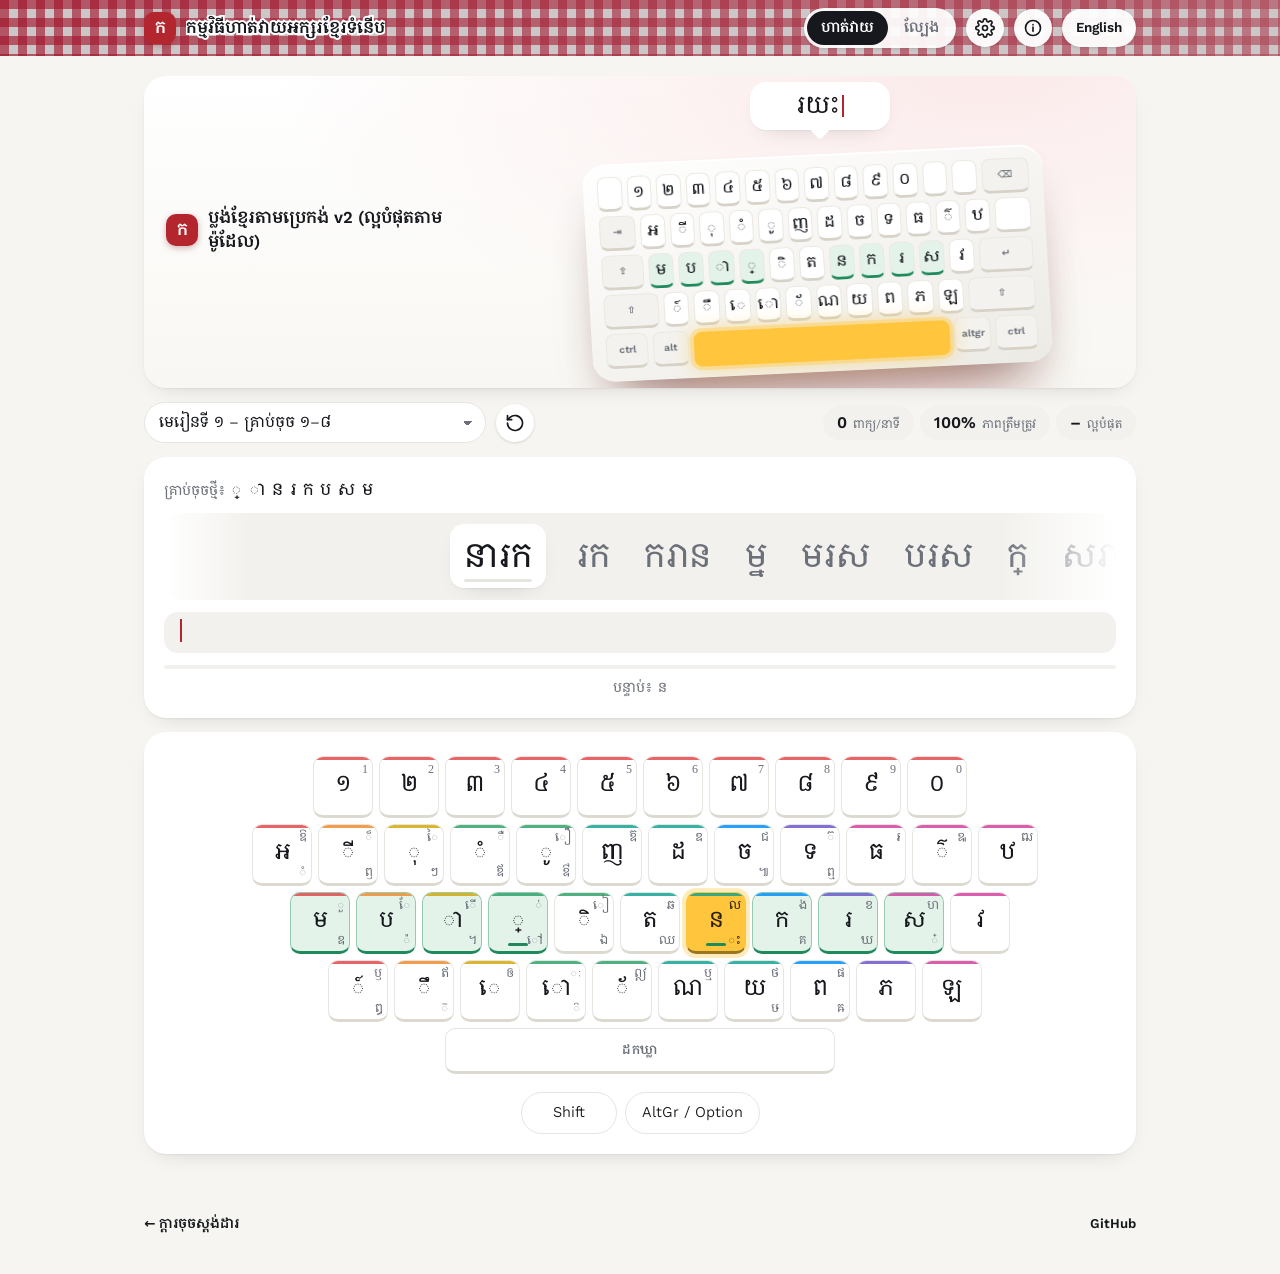
==== commit e0a99167: "Live pictures: self-typing 3D keyboard, game previews, lesson key maps New docs/visuals.js draws eve" ====
--- a/docs/lab.html
+++ b/docs/lab.html
@@ -154,6 +154,14 @@
   .rw{font-size:1.25rem}
 }
 /* ---- lab shell ---- */
+.labhero{position:relative;display:grid;grid-template-columns:minmax(0,.55fr) minmax(0,1fr);align-items:center;gap:20px;padding:6px 8px 10px;border-radius:var(--r-lg);
+  background:radial-gradient(120% 140% at 85% 0%,#fbeaea 0%,rgba(251,234,234,0) 60%),linear-gradient(180deg,#fff,#f8f7f3);box-shadow:var(--shadow);overflow:hidden}
+.lh-chip{display:flex;align-items:center;gap:10px;padding-left:14px;font-weight:600;font-size:1.05rem;line-height:1.4}
+.lh-chip .mark{flex:none}
+#labKb{max-width:460px;justify-self:center;width:100%}
+body.mode-game .labhero{display:none}
+#gpick button{gap:8px;padding:5px 14px 5px 6px}
+@media (max-width:640px){.labhero{grid-template-columns:1fr;gap:4px;padding:10px 6px 8px}.lh-chip{justify-content:center;padding:0;font-size:.95rem}#labKb .vkb-wrap{padding-top:46px}#gpick .gthumb{display:none}}
 #practice{padding-block:20px 32px}
 .app{display:flex;flex-direction:column;gap:14px}
 .bar{display:flex;flex-wrap:wrap;gap:10px;align-items:center}
@@ -219,6 +227,7 @@
 <main id="top">
   <section id="practice">
     <div class="wrap app">
+      <div class="labhero" aria-hidden="true"><div class="lh-chip"><span class="mark kh">ក</span><span id="lhName"></span></div><div id="labKb"></div></div>
       <div id="lessonView" class="app">
         <div class="bar">
           <select id="lesson" aria-label="Lesson"></select>
@@ -244,7 +253,7 @@
 
       <div id="gameView" class="app" hidden>
         <div class="bar">
-          <div class="seg" id="gpick" role="group" aria-label="Game"><button id="pickRain" type="button" aria-pressed="true">Word Rain</button><button id="pickArch" type="button" aria-pressed="false">Archer</button></div>
+          <div class="seg" id="gpick" role="group" aria-label="Game"><button id="pickRain" type="button" aria-pressed="true"><canvas class="gthumb" data-prev="rain"></canvas>Word Rain</button><button id="pickArch" type="button" aria-pressed="false"><canvas class="gthumb" data-prev="archer"></canvas>Archer</button></div>
           <select id="glevel" aria-label="Keys"></select>
           <button class="primary" id="gstart">Start</button>
           <span id="muteSlot"></span>
@@ -330,6 +339,7 @@
 <script src="layout.js"></script>
 <script src="words.js"></script>
 <script src="arcade.js"></script>
+<script src="visuals.js"></script>
 <script>
 (function(){
 "use strict";
@@ -790,7 +800,8 @@
   });
 }
 function renderHero(){
-  if(!$("herokeys"))return; // the home-row showcase was removed in the minimal design
+  if(!$("herokeys")){ // the minimal design shows a live keyboard banner instead
+    if(LKB){LKB.setMap(K);$("lhName").textContent=T(L.info.name)}return}
   var hk=$("herokeys");hk.innerHTML="";
   ["KeyA","KeyS","KeyD","KeyF","KeyJ","KeyK","KeyL","Semicolon"].forEach(function(c){
     var d=document.createElement("div");d.className="hk home";
@@ -855,6 +866,8 @@
 // sheets: open with showModal; Esc and a backdrop click close them
 document.querySelectorAll("[data-sheet]").forEach(function(b){b.addEventListener("click",function(){var d=$(b.dataset.sheet);if(d.showModal)d.showModal();else d.setAttribute("open","")})});
 document.querySelectorAll("dialog.sheet").forEach(function(d){d.addEventListener("click",function(e){if(e.target===d)d.close()});d.querySelectorAll("[data-close]").forEach(function(b){b.onclick=function(){d.close()}})});
+var LKB=window.Vis?Vis.keyboard($("labKb")):null;
+if(window.Vis)document.querySelectorAll("canvas[data-prev]").forEach(function(cv){Vis.preview(cv,cv.dataset.prev)});
 renderCompare();
 var saved=store("layout");
 applyLayout(saved&&LAYOUTS[saved]?saved:window.LAYOUT_DEFAULT);
--- a/docs/ui.css
+++ b/docs/ui.css
@@ -157,3 +157,31 @@
 @media (max-width:640px){.arc-archer{height:min(40vh,320px)}.arc-combo{top:44px;padding:4px 8px}.arc-combo b{font-size:1.2rem}}
 
 @media (prefers-reduced-motion:reduce){*{animation:none!important;transition:none!important}}
+
+/* ---- live pictures (visuals.js) ---- */
+/* 3D keyboard that types by itself */
+.vkb-wrap{position:relative;perspective:1200px;padding-top:58px;max-width:560px;margin-inline:auto;width:100%}
+.vkb-stage{animation:vfloat 6s ease-in-out infinite}
+@keyframes vfloat{50%{transform:translateY(-8px)}}
+.vkb{transform:rotateX(24deg) rotateZ(-3deg);transform-origin:50% 70%;display:flex;flex-direction:column;gap:5px;padding:14px;border-radius:24px;
+  background:linear-gradient(160deg,#ffffff,#eceae4);box-shadow:0 2px 0 #fff inset,0 30px 50px -22px rgba(60,40,20,.45),0 60px 70px -40px rgba(179,38,46,.35)}
+.vkb-row{display:flex;gap:5px}
+.vk{flex:var(--w,1) 1 0;min-width:0;height:clamp(24px,3.3vw,38px);display:grid;place-items:center;border-radius:8px;background:#fff;border:1px solid #ebe8e1;border-bottom:3px solid #d6d2c8;
+  font:clamp(.7rem,1.35vw,1.02rem)/1 var(--text);color:var(--ink);transition:transform .08s,background .12s,box-shadow .12s;overflow:hidden;white-space:nowrap}
+.vk.mod{background:#f3f2ee;color:var(--muted);font:600 clamp(.5rem,.9vw,.66rem)/1 var(--ui)}
+.vk.home{background:var(--home);border-bottom-color:var(--home-edge)}
+.vk.lit{background:var(--hint);border-color:var(--hint);border-bottom-width:1px;transform:translateY(2px);box-shadow:0 0 0 4px rgba(255,197,61,.35),0 0 22px rgba(255,197,61,.6)}
+.vkb-screen{position:absolute;left:50%;top:0;transform:translateX(-50%);min-width:140px;height:48px;padding:0 20px;border-radius:16px;background:#fff;box-shadow:var(--shadow);display:flex;align-items:center;justify-content:center;gap:3px;
+  font-size:1.5rem;transition:opacity .35s,transform .35s;z-index:2}
+.vkb-screen::after{content:"";position:absolute;left:50%;bottom:-7px;width:14px;height:14px;background:#fff;transform:translateX(-50%) rotate(45deg);border-radius:3px}
+.vkb-screen i{width:2px;height:1.4rem;background:var(--accent);animation:blink 1s steps(1) infinite}
+.vkb-screen.out{opacity:0;transform:translateX(-50%) translateY(-6px)}
+@keyframes blink{50%{opacity:0}}
+@media (max-width:640px){.vkb-row.r0,.vkb-row.r4{display:none}.vkb{padding:9px;gap:4px;border-radius:18px}.vkb-row{gap:3px}.vk{height:26px;border-radius:6px;font-size:.78rem}.vk.mod{font-size:.48rem}.vkb-wrap{padding-top:52px}.vkb-screen{height:42px;font-size:1.25rem}}
+/* mini key maps */
+svg.mk{display:block;width:100%;height:auto}
+.mk-off{fill:#eeece7}.mk-home{fill:#d6efe0}.mk-lit{fill:var(--accent)}.mk-lit2{fill:#e9a2a6}
+/* game preview cards */
+.gprev{display:block;width:100%;height:130px;border-radius:14px;background:#1a1236}
+.gthumb{display:inline-block;width:56px;height:34px;border-radius:8px;vertical-align:middle;background:#1a1236}
+@media (prefers-reduced-motion:reduce){.vkb-stage{animation:none}}
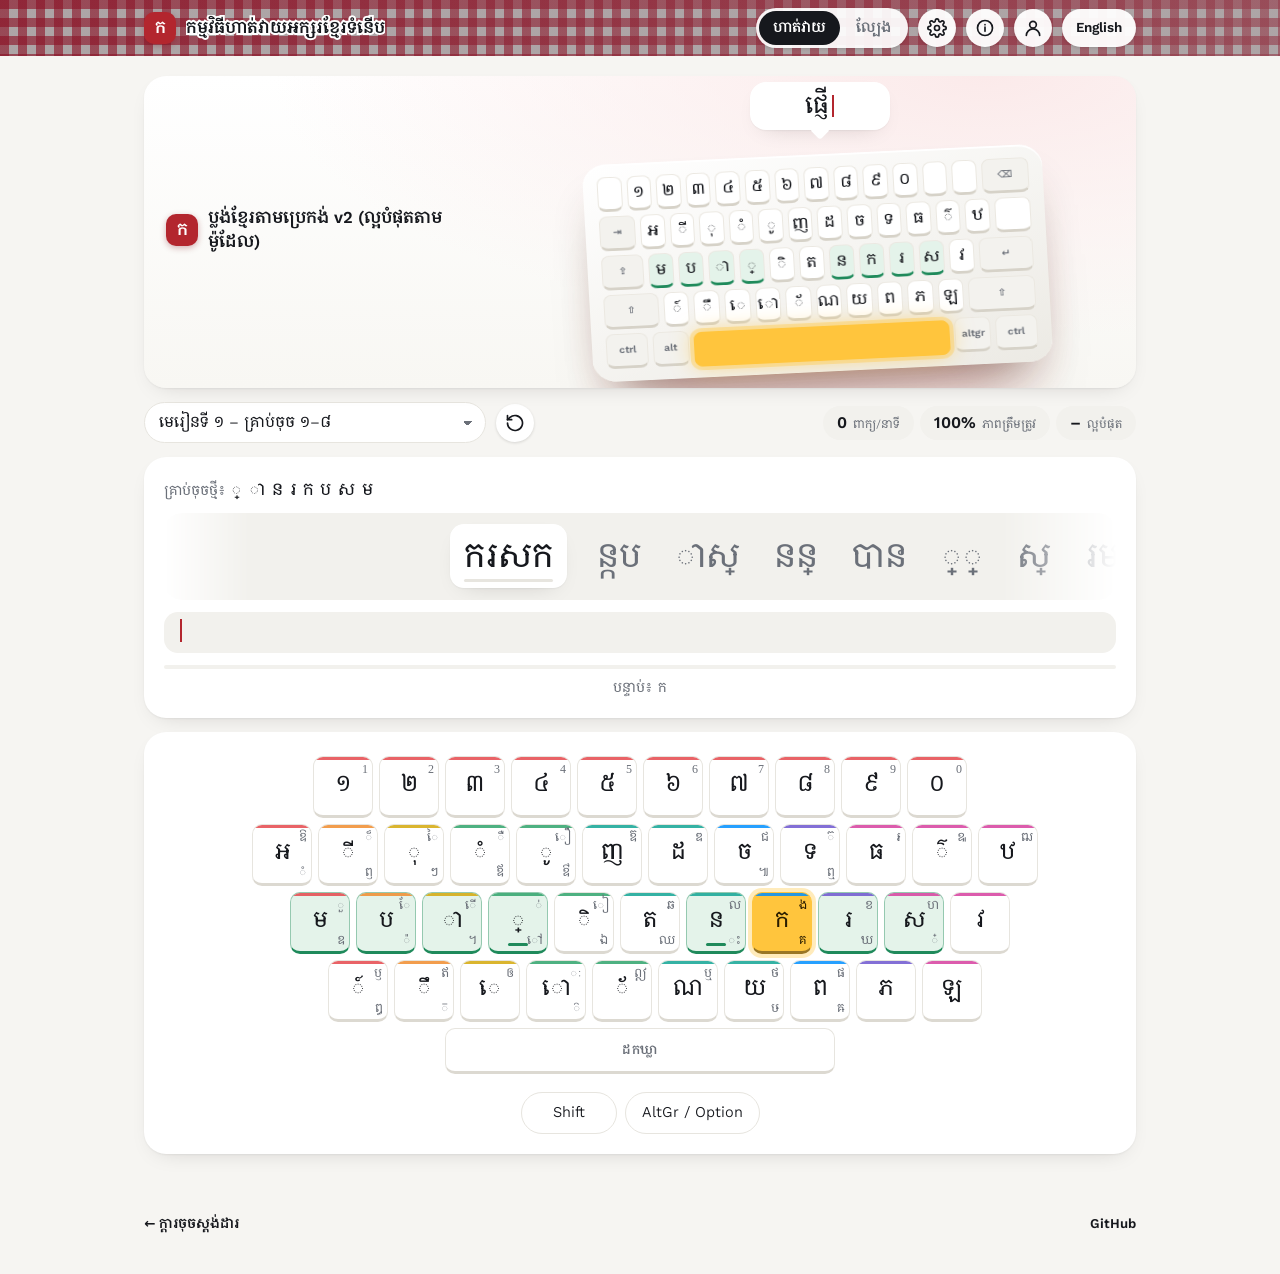
==== commit 4c45a090: "Add optional sign-in with cloud-synced progress docs/auth.js adds an account button and sheet on bot" ====
--- a/docs/lab.html
+++ b/docs/lab.html
@@ -340,6 +340,7 @@
 <script src="words.js"></script>
 <script src="arcade.js"></script>
 <script src="visuals.js"></script>
+<script src="auth.js"></script>
 <script>
 (function(){
 "use strict";
@@ -874,6 +875,7 @@
 pickGame(gGame);
 if(location.hash==="#game"||store("mode")==="game")setMode("game");
 setLang(store("lang")||"km");
+window.addEventListener("progresssync",function(){setLang(lang)});
 })();
 </script>
 </body>
--- a/docs/ui.css
+++ b/docs/ui.css
@@ -14,7 +14,7 @@
   --shadow:0 1px 2px rgba(22,20,16,.05),0 8px 24px -14px rgba(22,20,16,.22);
   --shadow-lg:0 2px 6px rgba(22,20,16,.06),0 28px 56px -28px rgba(22,20,16,.38);
   --r-lg:22px; --r:14px; --r-sm:10px;
-  --krama-base:#ffffff; --krama-red:rgba(200,16,46,.62); --krama-dim:rgba(40,18,22,.24);
+  --krama-base:#ffffff; --krama-red:rgba(200,16,46,.62); --krama-dim:rgba(40,18,22,.38);
   --ui:"UI Latin","Noto Serif Khmer",system-ui,-apple-system,"Segoe UI",sans-serif;
   --text:"Noto Serif Khmer","Khmer OS Siemreap","Khmer OS","Khmer UI",serif;
   --mono:ui-monospace,"SF Mono",Menlo,Consolas,monospace;
@@ -185,3 +185,23 @@
 .gprev{display:block;width:100%;height:130px;border-radius:14px;background:#1a1236}
 .gthumb{display:inline-block;width:56px;height:34px;border-radius:8px;vertical-align:middle;background:#1a1236}
 @media (prefers-reduced-motion:reduce){.vkb-stage{animation:none}}
+
+/* account (auth.js) */
+.ibtn.acct.on{background:var(--accent);color:#fff}
+.acct-ini{display:grid;place-items:center;width:100%;height:100%;font-weight:700;font-size:.95rem}
+.acct-ini.big{width:44px;height:44px;border-radius:999px;background:var(--accent);color:#fff;font-size:1.2rem;flex:none}
+.acct-body{display:flex;flex-direction:column;gap:12px;max-width:420px;width:100%;margin:0 auto}
+.acct-wide{width:100%}
+.acct-or{display:flex;align-items:center;gap:10px;color:var(--muted);font-size:.85rem}
+.acct-or::before,.acct-or::after{content:"";flex:1;height:1px;background:var(--line)}
+.acct-form{display:flex;flex-direction:column;gap:10px}
+.acct-form label{display:flex;flex-direction:column;gap:4px;font-size:.85rem;color:var(--muted)}
+.acct-form input{font:inherit;font-size:1rem;color:var(--ink);padding:11px 14px;border:1px solid var(--line);border-radius:14px;background:var(--raise);min-width:0}
+.acct-form input:focus{outline:2px solid var(--accent);outline-offset:0;background:var(--panel)}
+.acct-row{display:flex;gap:8px}.acct-row .btn{flex:1;padding:12px 10px}
+.acct-form .linkbtn{align-self:center}
+.acct-err{margin:0;padding:10px 14px;border-radius:14px;background:var(--accent-soft);color:var(--accent);font-size:.9rem}
+.acct-card{display:flex;align-items:center;gap:12px;padding:14px;border-radius:18px;background:var(--raise)}
+.acct-card .note{margin:2px 0 0;word-break:break-all}
+.acct-state{margin:0;font-size:.9rem;color:#1f7a45}.acct-state.offline{color:var(--accent)}.acct-state.syncing{color:var(--muted)}
+.acct-body>.note{margin:0}
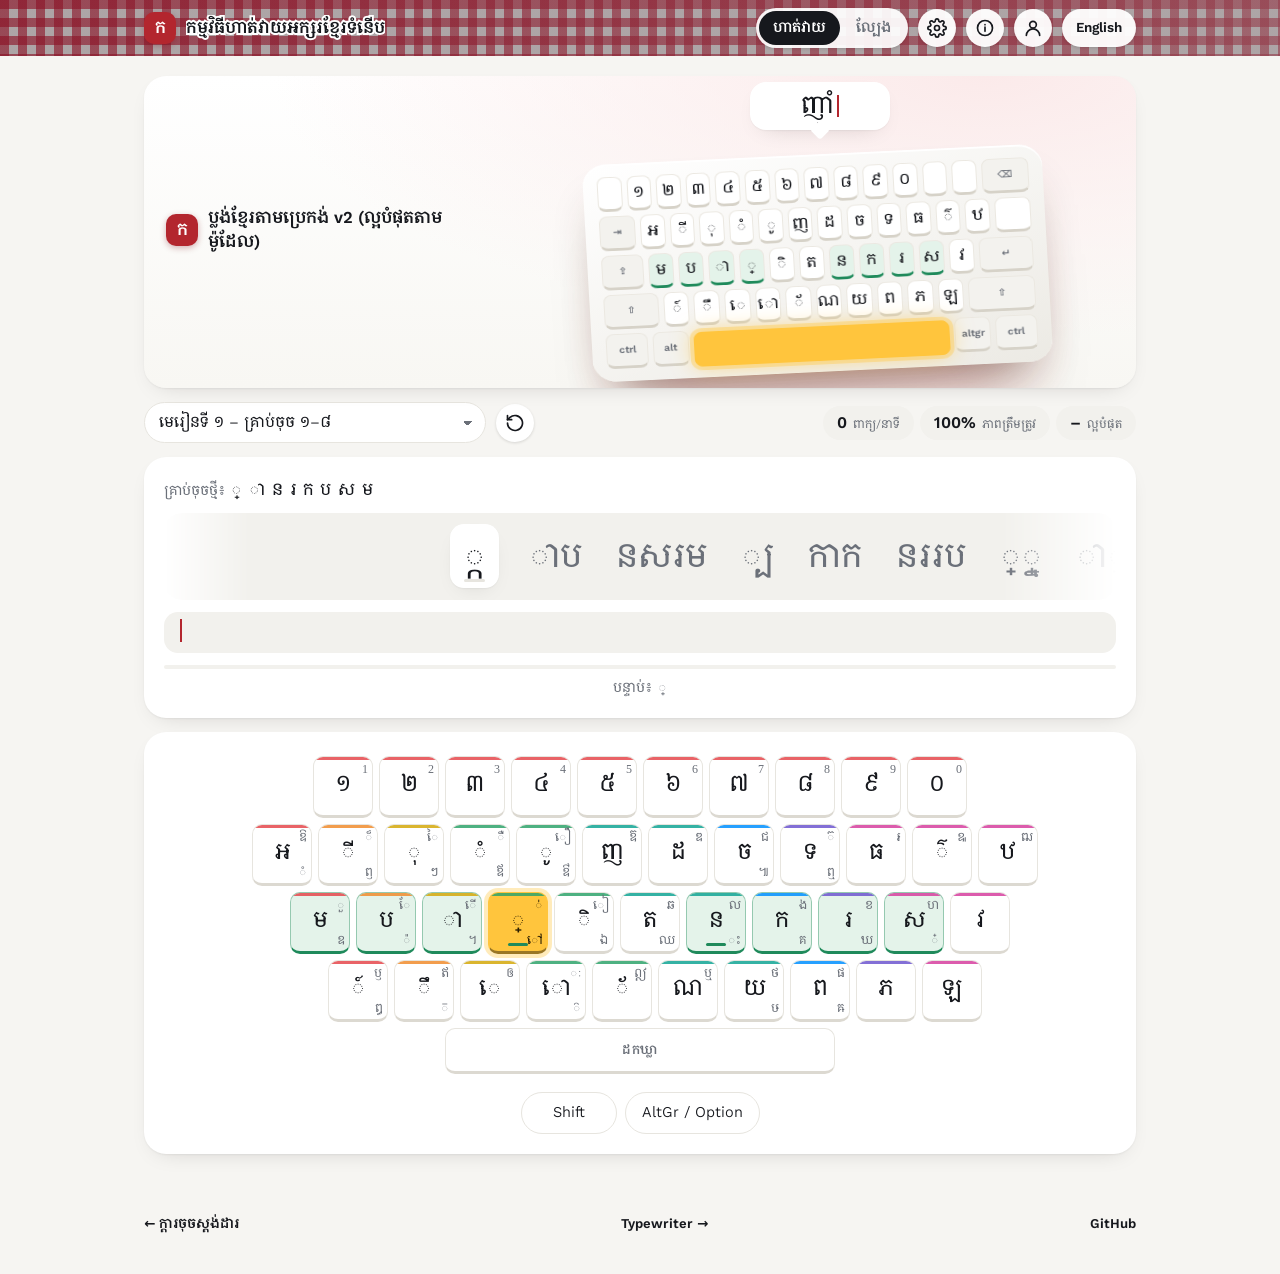
==== commit 11a4d0c7: "Add a lamp-lit typewriter writing page docs/typewriter.html is a free-writing page with English and " ====
--- a/docs/lab.html
+++ b/docs/lab.html
@@ -335,7 +335,7 @@
   </div>
 </dialog>
 
-<footer><div class="wrap"><a href="./">← Standard keyboard</a><a href="https://github.com/Ratha-SAN/modern-khmer-keyboard-tutor">GitHub</a></div></footer>
+<footer><div class="wrap"><a href="./">← Standard keyboard</a><a href="typewriter.html">Typewriter →</a><a href="https://github.com/Ratha-SAN/modern-khmer-keyboard-tutor">GitHub</a></div></footer>
 <script src="layout.js"></script>
 <script src="words.js"></script>
 <script src="arcade.js"></script>
--- a/docs/ui.css
+++ b/docs/ui.css
@@ -205,3 +205,33 @@
 .acct-card .note{margin:2px 0 0;word-break:break-all}
 .acct-state{margin:0;font-size:.9rem;color:#1f7a45}.acct-state.offline{color:var(--accent)}.acct-state.syncing{color:var(--muted)}
 .acct-body>.note{margin:0}
+.acct-stats h3{font-size:.85rem;font-weight:600;color:var(--muted);margin:6px 0 8px;text-transform:none}
+.acct-grid{display:grid;grid-template-columns:repeat(2,minmax(0,1fr));gap:8px}
+.acct-tile{display:flex;flex-direction:column;gap:2px;padding:12px 14px;border-radius:16px;background:var(--raise);min-width:0}
+.acct-tl{font-size:.78rem;color:var(--muted)}
+.acct-tile b{font-size:1.35rem;font-weight:700;line-height:1.2}
+.acct-sub{font-size:.78rem;color:var(--muted)}
+.acct-bar{display:block;height:5px;border-radius:9px;background:var(--line);margin-top:6px;overflow:hidden}
+.acct-bar i{display:block;height:100%;border-radius:9px;background:#e0a91b}
+.acct-games{list-style:none;margin:0;padding:0;border-radius:16px;background:var(--raise)}
+.acct-games li{display:flex;justify-content:space-between;gap:10px;padding:10px 14px;font-size:.92rem}
+.acct-games li+li{border-top:1px solid var(--line)}
+.acct-chart{margin-top:6px}
+.acct-plot{position:relative;background:var(--raise);border-radius:16px;padding:8px 6px 2px}
+.acct-plot svg{display:block;width:100%;height:auto;touch-action:pan-y}
+.acct-plot .g{stroke:var(--line);stroke-width:1}
+.acct-plot .ax{fill:var(--muted);font-size:9.5px}
+.acct-plot .ln{fill:none;stroke:var(--accent);stroke-width:2;stroke-linejoin:round;stroke-linecap:round}
+.acct-plot .area{fill:var(--accent);opacity:.08}
+.acct-plot .dot{fill:var(--accent);stroke:var(--raise);stroke-width:2}
+.acct-plot .val{fill:var(--ink);font-size:11px;font-weight:700}
+.acct-plot .x{stroke:var(--muted);stroke-width:1;stroke-dasharray:2 3}
+.acct-tip{position:absolute;top:6px;transform:translateX(-50%);background:var(--ink);color:#fff;font-size:.75rem;padding:4px 9px;border-radius:9px;white-space:nowrap;pointer-events:none}
+.acct-empty{margin:0;padding:14px;border-radius:16px;background:var(--raise)}
+.acct-chart .acct-sub{display:block;margin-top:4px}
+.acct-units{list-style:none;margin:0;padding:10px 14px;border-radius:16px;background:var(--raise);display:flex;flex-direction:column;gap:9px}
+.acct-units li{display:grid;grid-template-columns:minmax(0,9.5em) 1fr auto;align-items:center;gap:10px;font-size:.85rem}
+.acct-un{white-space:nowrap;overflow:hidden;text-overflow:ellipsis}
+.acct-track{display:block;height:8px;border-radius:4px;background:var(--line);overflow:hidden}
+.acct-track i{display:block;height:100%;border-radius:4px;background:#e0a91b}
+.acct-units b{font-size:.8rem;font-variant-numeric:tabular-nums;color:var(--muted);font-weight:600}
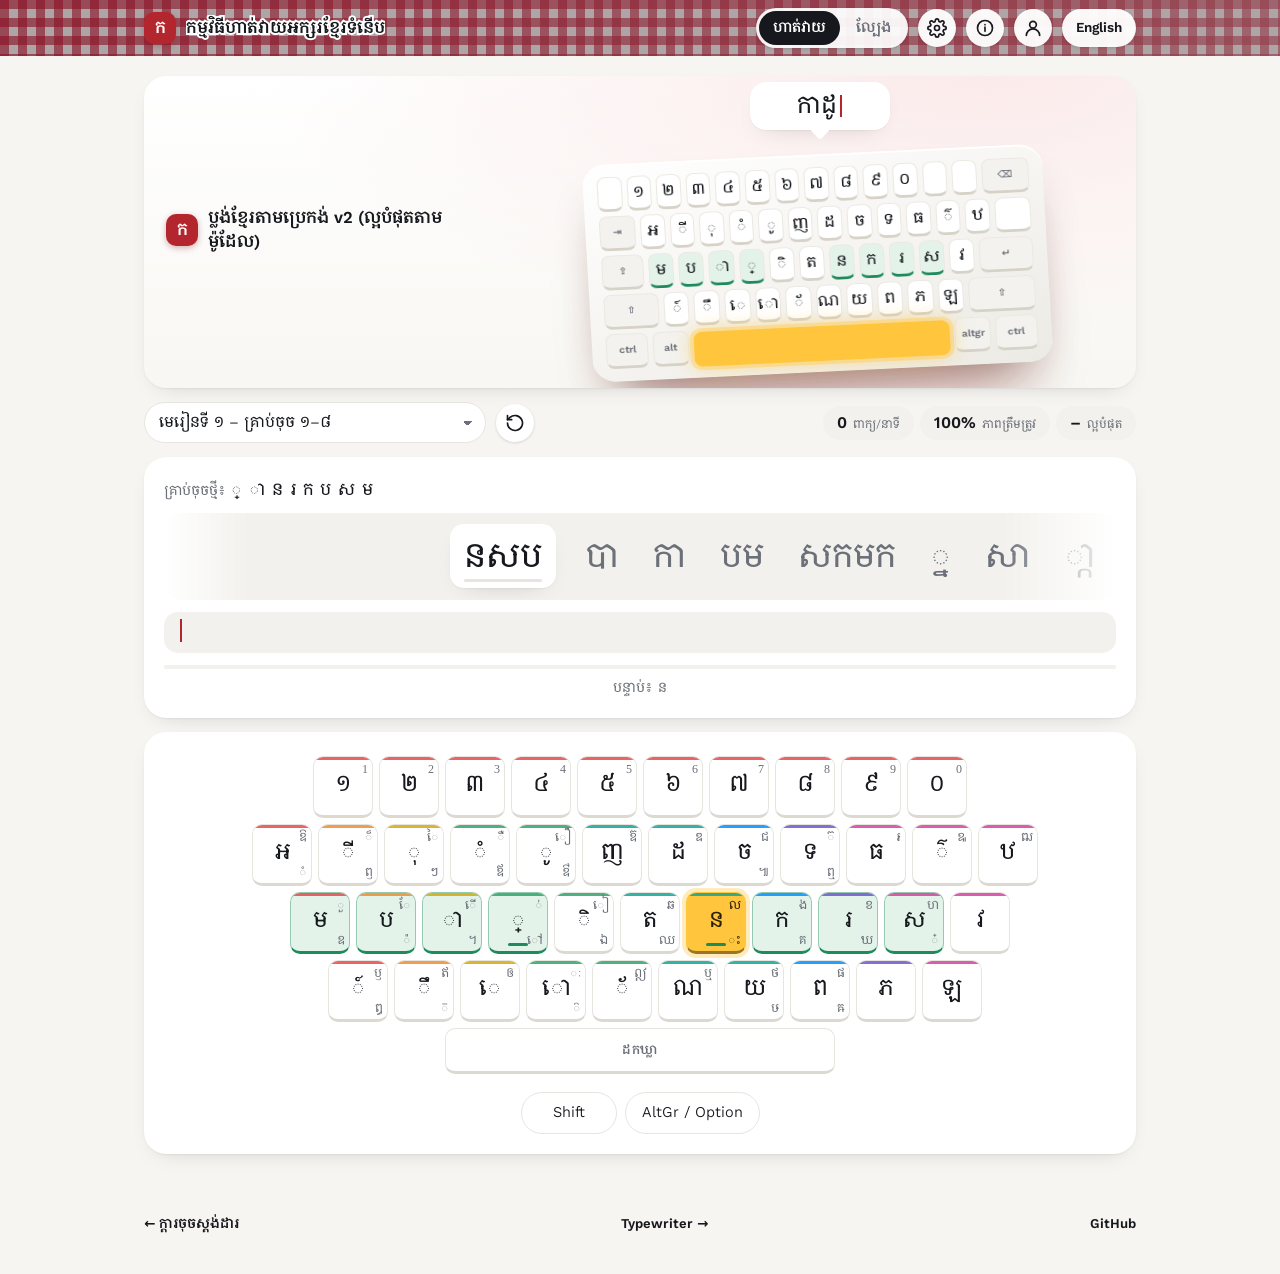
==== commit 7c36731a: "Sign-in on typing.bykhmer.com: Firebase web config for hosts other than Firebase Hosting docs/fireba" ====
--- a/docs/lab.html
+++ b/docs/lab.html
@@ -340,6 +340,7 @@
 <script src="words.js"></script>
 <script src="arcade.js"></script>
 <script src="visuals.js"></script>
+<script src="firebase-config.js"></script>
 <script src="auth.js"></script>
 <script>
 (function(){
